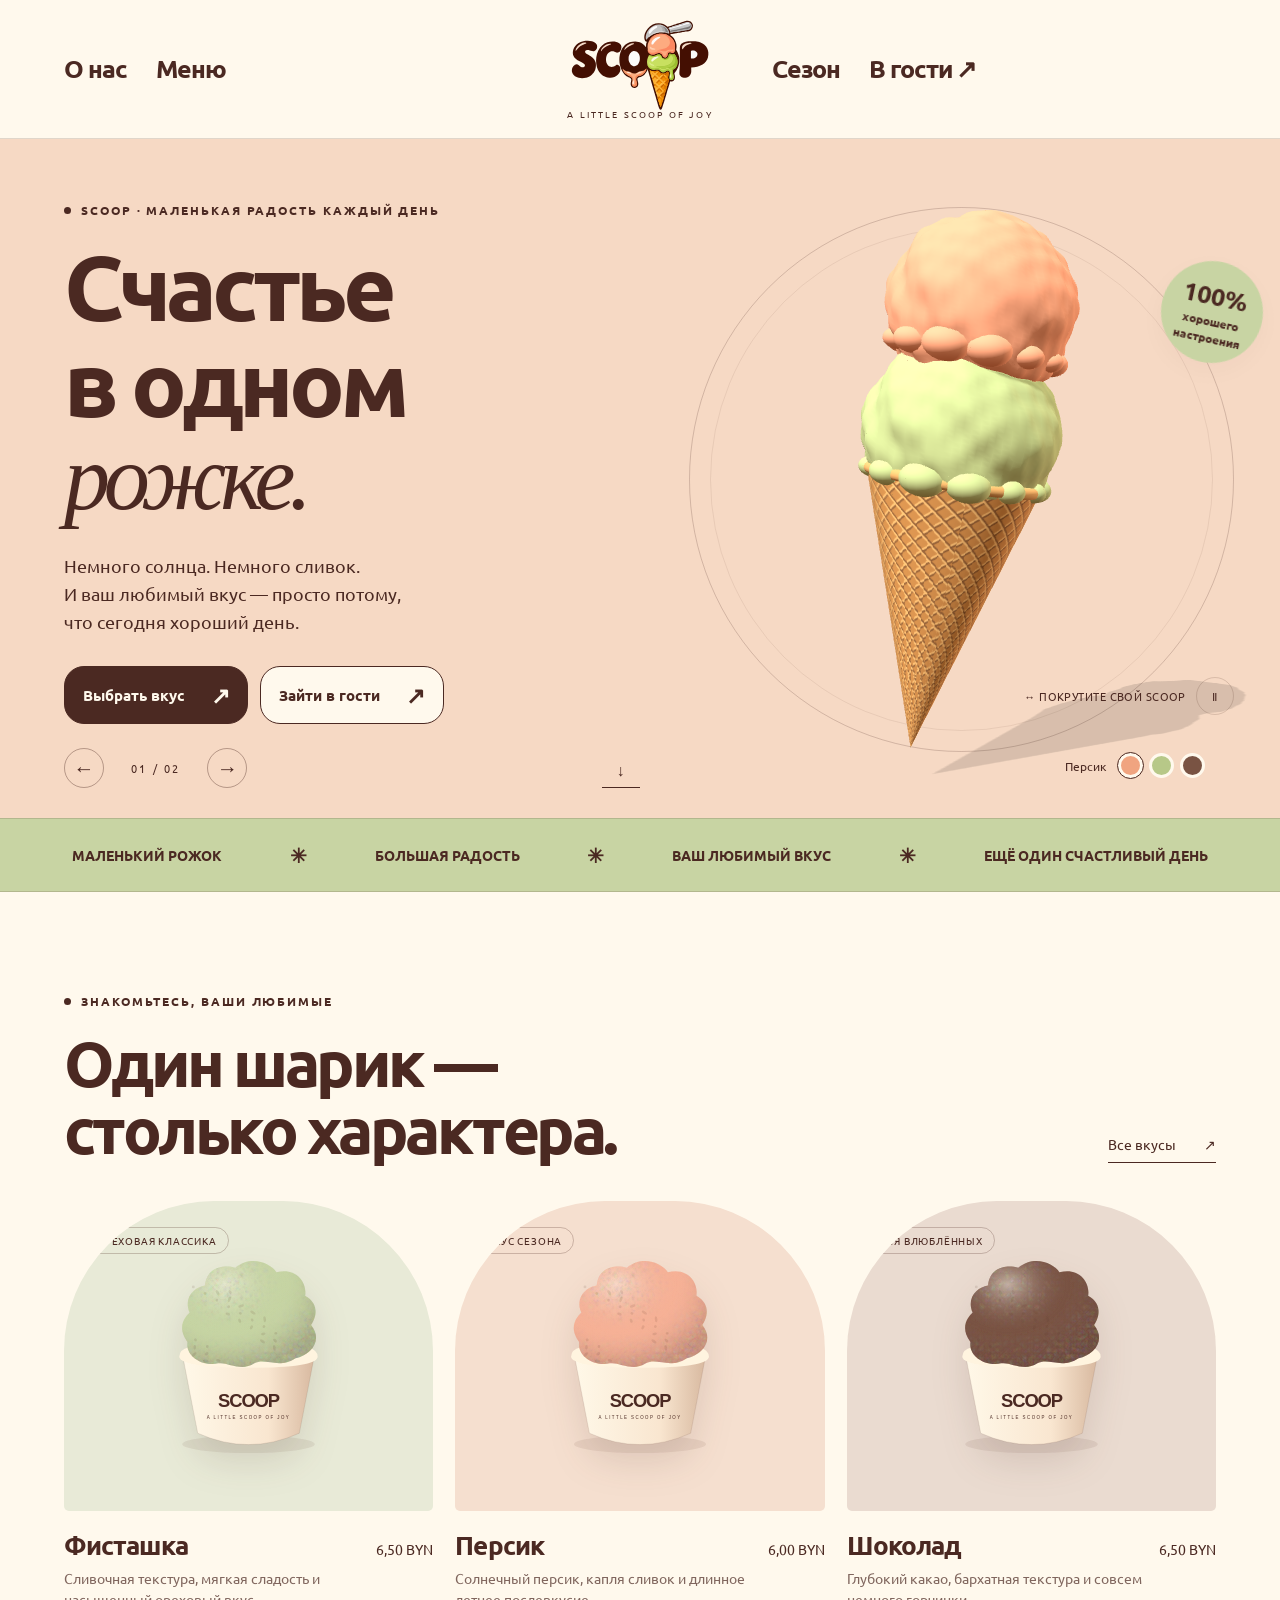
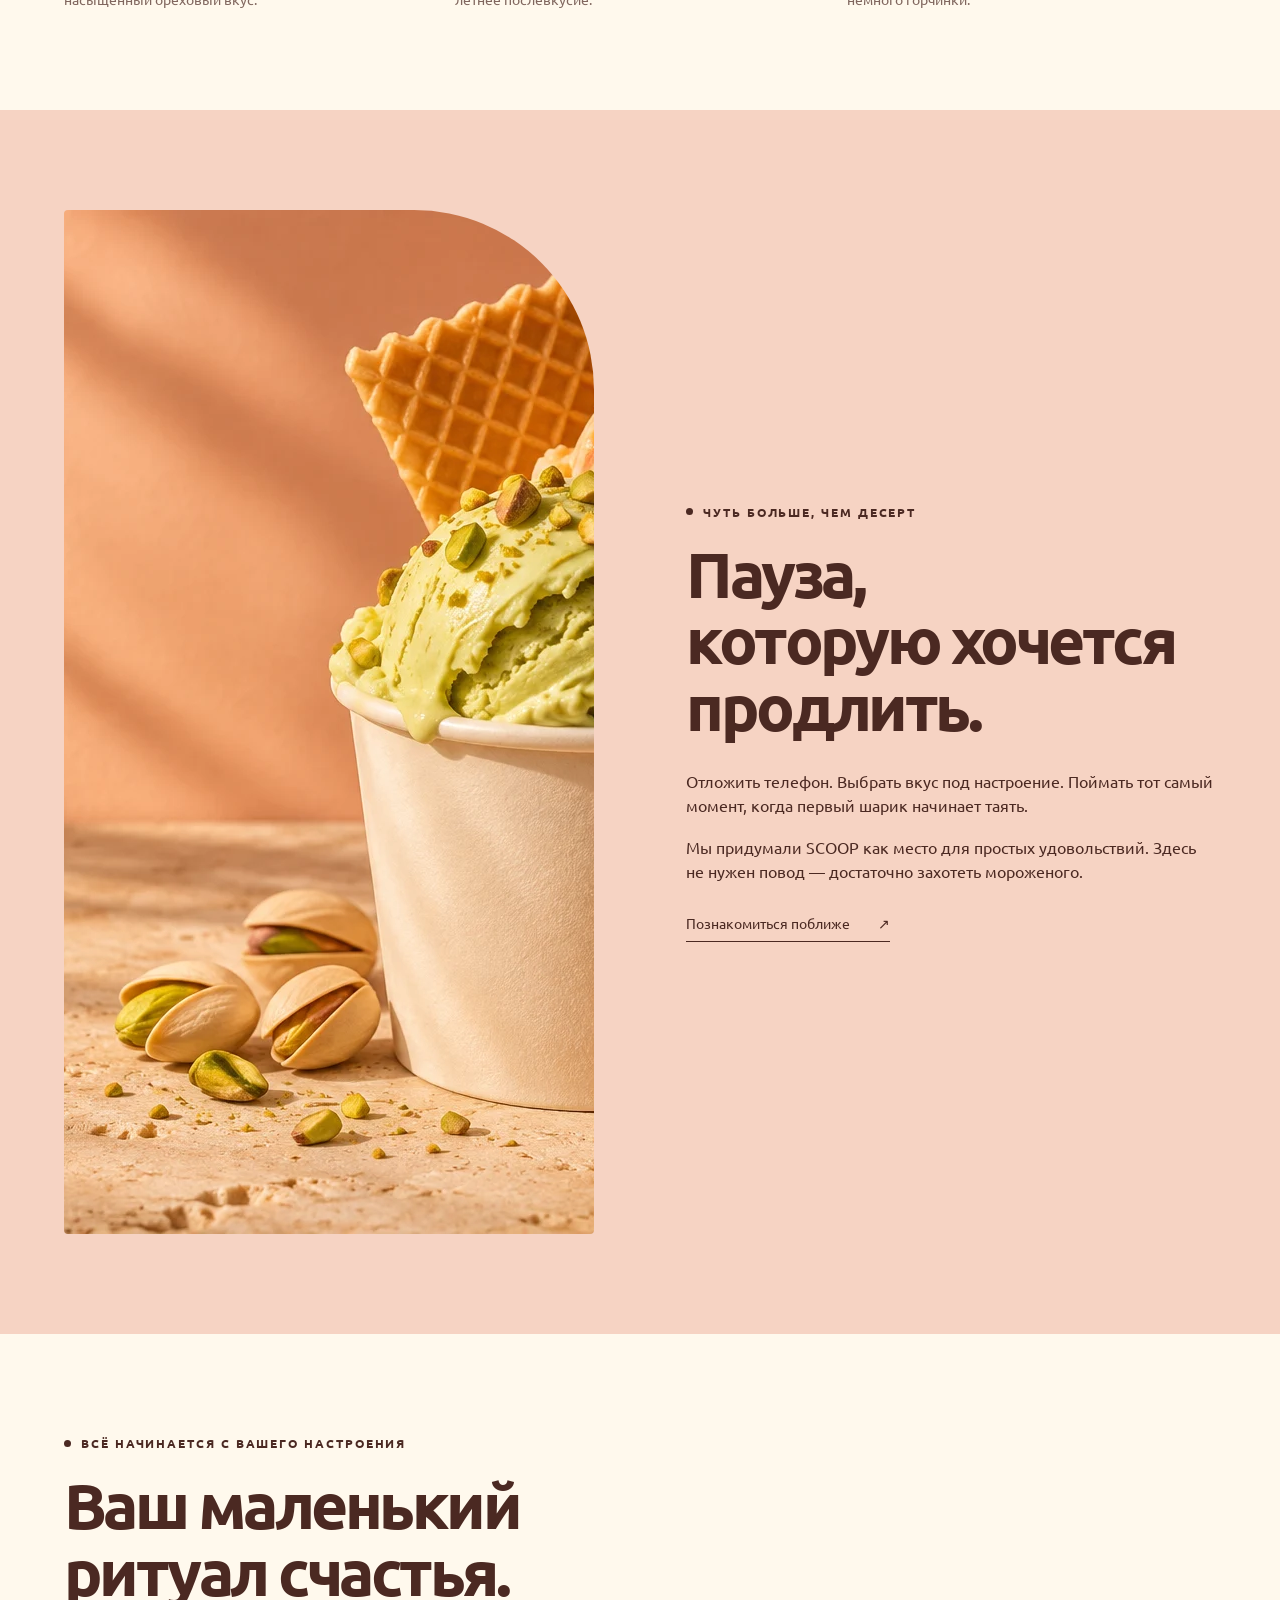
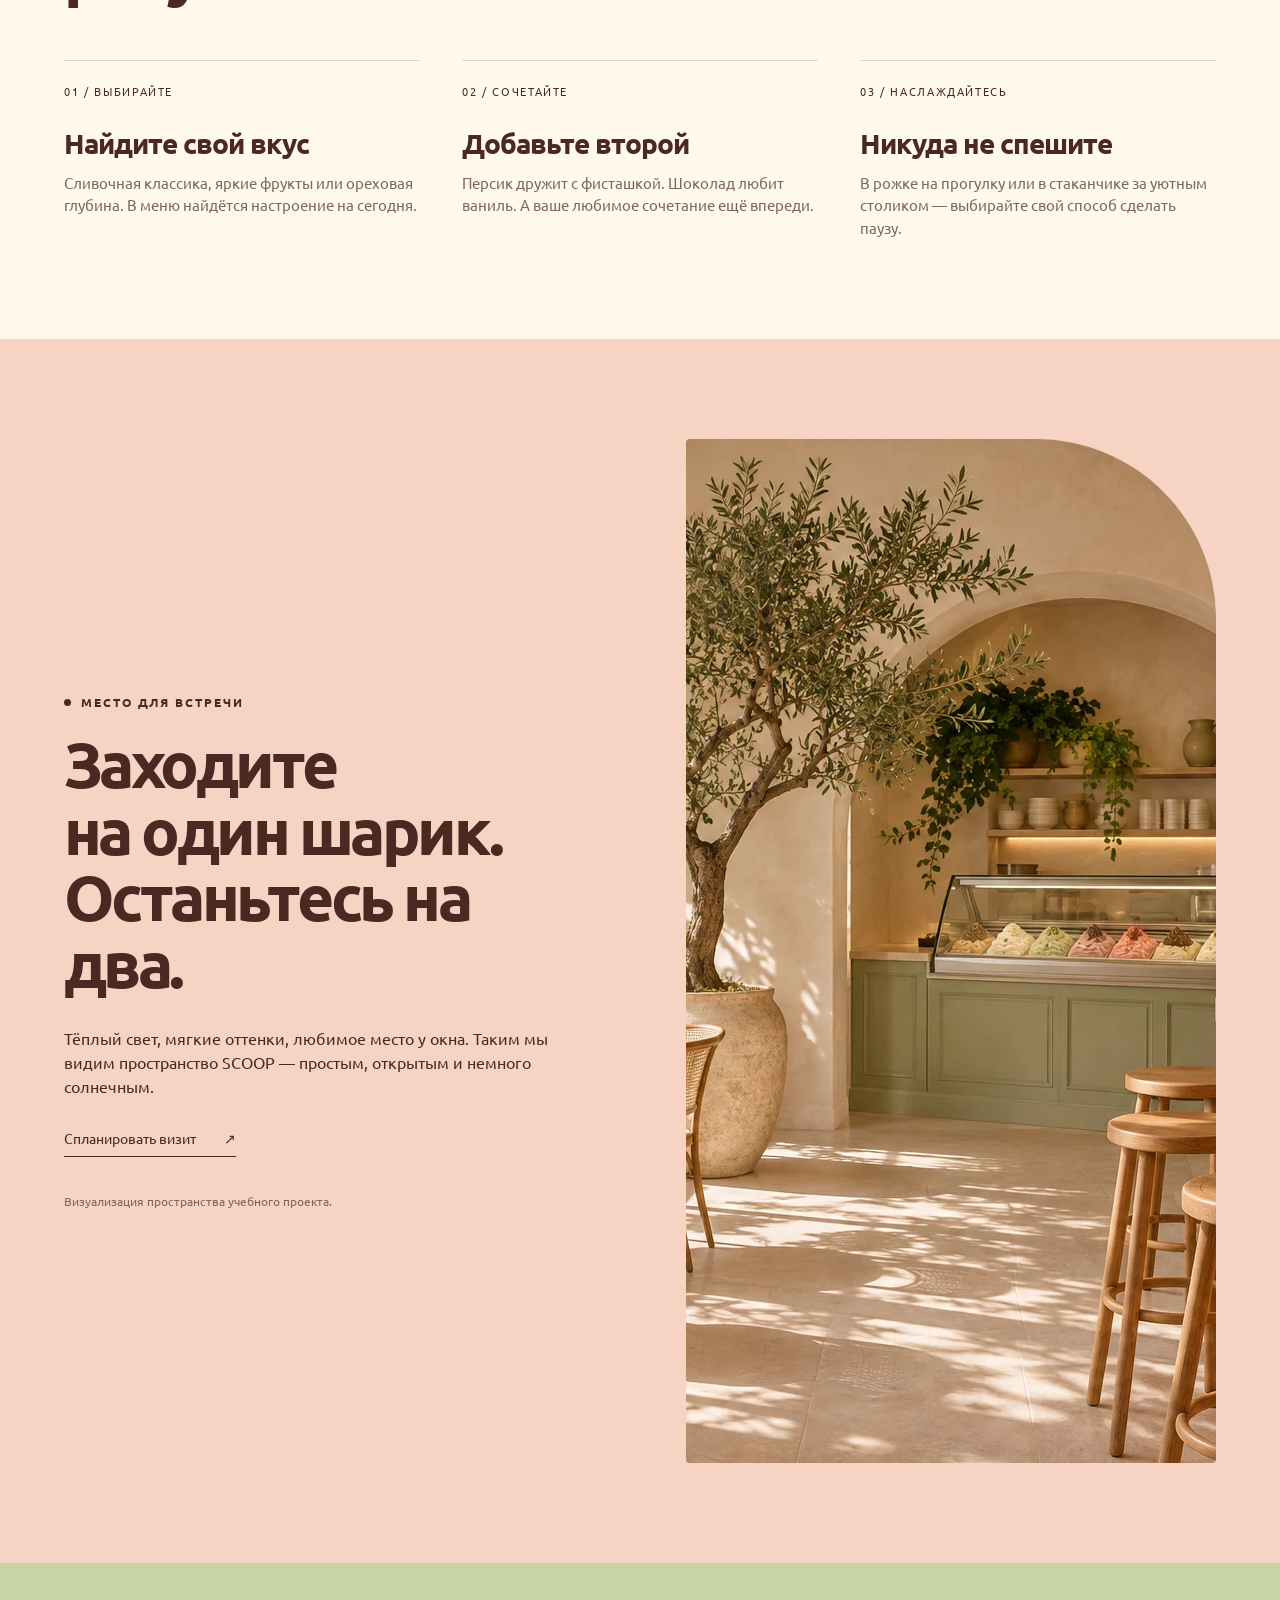
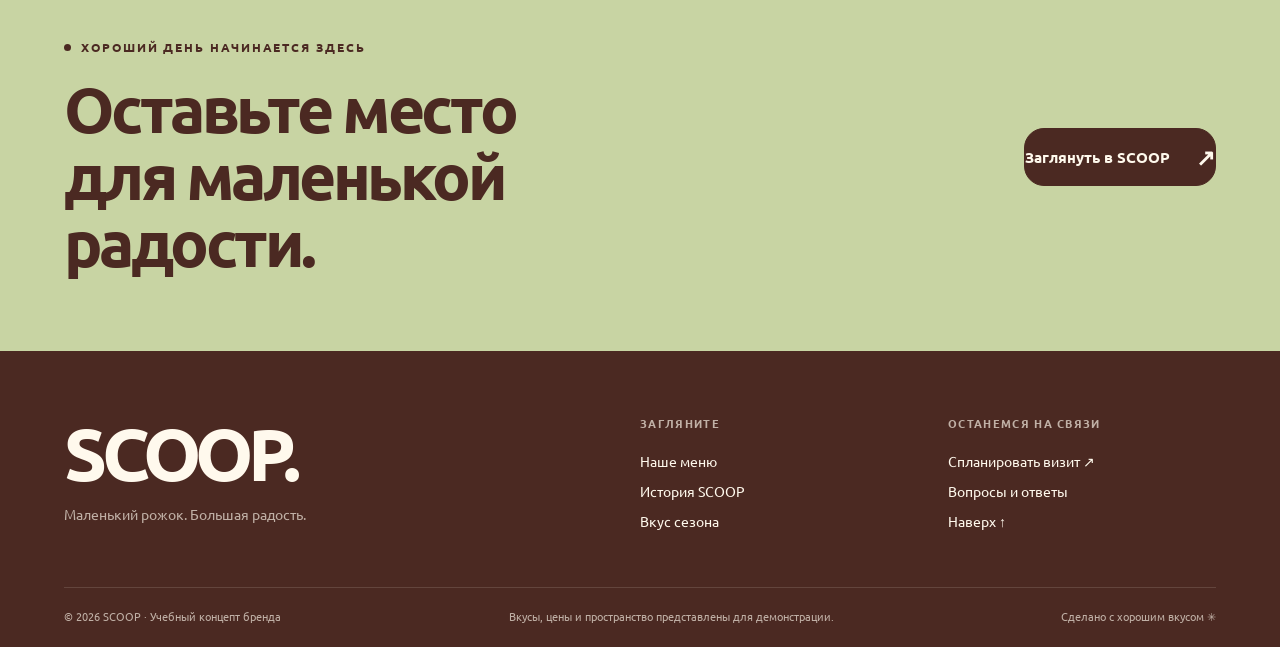
==== index.html @ f2acb2ea "Build SCOOP website with five pages and interactive 3D gelato" ====
<!doctype html><html lang="ru"><head><meta charset="utf-8"><meta name="viewport" content="width=device-width,initial-scale=1"><meta name="theme-color" content="#fff9ed"><title>SCOOP — счастье в одном рожке</title><meta name="description" content="SCOOP — концепт кафе-мороженого. Персик, фисташка и маленькие радости. Меню, история бренда и интерактивный 3D-рожок."><link rel="icon" type="image/svg+xml" href="assets/images/logo.svg"><link rel="stylesheet" href="styles.css"><link rel="preload" as="font" type="font/ttf" href="assets/fonts/Ubuntu-Bold.ttf" crossorigin><script src="app.js" defer></script></head><body class="" id="top"><a class="skip" href="#main">Перейти к содержимому</a><header class="site-header"><div class="wrap nav-shell"><nav class="nav-half" aria-label="Основная навигация"><a href="about.html">О нас</a><a href="menu.html">Меню</a></nav><a class="brand" href="index.html" aria-label="SCOOP — главная"><img src="assets/images/logo.svg" alt="SCOOP — логотип с рожком мороженого" width="150" height="96"><span>a little scoop of joy</span></a><nav class="nav-half" aria-label="Дополнительная навигация"><a href="season.html">Сезон</a><a href="visit.html">В гости ↗</a></nav><button class="mobile-toggle" aria-expanded="false" aria-label="Открыть навигацию">Меню ☰</button></div></header><main id="main"><section class="hero hero-in" aria-label="Первый слайд"><div class="wrap hero-inner"><div class="hero-copy"><div class="eyebrow">Scoop · Маленькая радость каждый день</div><h1>Счастье<br>в одном<br><span class="serif">рожке.</span></h1><p class="lead">Немного солнца. Немного сливок.<br>И ваш любимый вкус — просто потому,<br>что сегодня хороший день.</p><div class="buttons"><a class="btn dark" href="menu.html">Выбрать вкус <span class="arrow">↗</span></a><a class="btn light" href="visit.html">Зайти в гости <span class="arrow">↗</span></a></div></div><div class="hero-art"><div class="halo"></div><img class="hero-fallback" src="assets/images/logo.svg" alt="Фирменное мороженое SCOOP"><canvas id="scoop-canvas" tabindex="0" aria-label="3D-рожок. Перетаскивайте или используйте стрелки для вращения."></canvas><div class="sticker"><b>100%</b>хорошего<br>настроения</div><div class="model-hint"><span>↔ ПОКРУТИТЕ СВОЙ SCOOP</span><button id="pause-model" class="icon-btn" aria-label="Остановить вращение" aria-pressed="false">Ⅱ</button></div><div class="flavor-control"><span id="flavor-name">Персик</span><div class="swatches" aria-label="Вкус верхнего шарика"><button class="swatch" style="background:#f0a480" data-color="#f0a480" data-name="Персик" aria-label="Персик" aria-pressed="true"></button><button class="swatch" style="background:#b7c888" data-color="#b7c888" data-name="Фисташка" aria-label="Фисташка" aria-pressed="false"></button><button class="swatch" style="background:#795343" data-color="#795343" data-name="Шоколад" aria-label="Шоколад" aria-pressed="false"></button></div></div></div><div class="slide-control"><a href="season.html" aria-label="Предыдущий слайд">←</a><span class="count">01 / 02</span><a href="season.html" aria-label="Следующий слайд">→</a></div><a class="down-link" href="#favorites" aria-label="Перейти к любимым вкусам">↓</a></div></section><div class="ribbon" aria-label="Философия SCOOP"><span>МАЛЕНЬКИЙ РОЖОК</span><i>✳</i><span>БОЛЬШАЯ РАДОСТЬ</span><i>✳</i><span>ВАШ ЛЮБИМЫЙ ВКУС</span><i>✳</i><span>ЕЩЁ ОДИН СЧАСТЛИВЫЙ ДЕНЬ</span></div><section class="section" id="favorites"><div class="wrap"><div class="section-head"><div><div class="eyebrow">Знакомьтесь, ваши любимые</div><h2>Один шарик —<br>столько характера.</h2></div><a class="text-link" href="menu.html">Все вкусы <span>↗</span></a></div><div class="cards"><article class="flavor-card" data-type="milk nuts"><div class="flavor-image" style="--card:#e8ead7"><span class="tag">ореховая классика</span><img src="assets/images/pistachio.svg" alt="Фисташка — мороженое в фирменном стаканчике SCOOP" loading="lazy" width="360" height="340"></div><div class="card-heading"><h3>Фисташка</h3><span class="price">6,50 BYN</span></div><p>Сливочная текстура, мягкая сладость и насыщенный ореховый вкус.</p></article><article class="flavor-card" data-type="milk fruit"><div class="flavor-image" style="--card:#f5dfcf"><span class="tag">вкус сезона</span><img src="assets/images/peach.svg" alt="Персик — мороженое в фирменном стаканчике SCOOP" loading="lazy" width="360" height="340"></div><div class="card-heading"><h3>Персик</h3><span class="price">6,00 BYN</span></div><p>Солнечный персик, капля сливок и длинное летнее послевкусие.</p></article><article class="flavor-card" data-type="milk"><div class="flavor-image" style="--card:#eadbd0"><span class="tag">для влюблённых</span><img src="assets/images/chocolate.svg" alt="Шоколад — мороженое в фирменном стаканчике SCOOP" loading="lazy" width="360" height="340"></div><div class="card-heading"><h3>Шоколад</h3><span class="price">6,50 BYN</span></div><p>Глубокий какао, бархатная текстура и совсем немного горчинки.</p></article></div></div></section><section class="section peach-section"><div class="wrap split"><img class="split-image" src="assets/images/gelato-editorial.webp" alt="Персиковый и фисташковый шарики мороженого с вафлей" loading="lazy" width="1536" height="1024"><div class="split-copy"><div class="eyebrow">Чуть больше, чем десерт</div><h2>Пауза,<br>которую хочется<br>продлить.</h2><p>Отложить телефон. Выбрать вкус под настроение. Поймать тот самый момент, когда первый шарик начинает таять.</p><p>Мы придумали SCOOP как место для простых удовольствий. Здесь не нужен повод — достаточно захотеть мороженого.</p><a class="text-link" href="about.html">Познакомиться поближе <span>↗</span></a></div></div></section><section class="section"><div class="wrap"><div class="eyebrow">Всё начинается с вашего настроения</div><h2>Ваш маленький<br>ритуал счастья.</h2><div class="steps"><div class="step"><span class="number">01 / ВЫБИРАЙТЕ</span><h3>Найдите свой вкус</h3><p>Сливочная классика, яркие фрукты или ореховая глубина. В меню найдётся настроение на сегодня.</p></div><div class="step"><span class="number">02 / СОЧЕТАЙТЕ</span><h3>Добавьте второй</h3><p>Персик дружит с фисташкой. Шоколад любит ваниль. А ваше любимое сочетание ещё впереди.</p></div><div class="step"><span class="number">03 / НАСЛАЖДАЙТЕСЬ</span><h3>Никуда не спешите</h3><p>В рожке на прогулку или в стаканчике за уютным столиком — выбирайте свой способ сделать паузу.</p></div></div></div></section><section class="section peach-section"><div class="wrap split"><div class="split-copy"><div class="eyebrow">Место для встречи</div><h2>Заходите<br>на один шарик.<br>Останьтесь на два.</h2><p>Тёплый свет, мягкие оттенки, любимое место у окна. Таким мы видим пространство SCOOP — простым, открытым и немного солнечным.</p><a class="text-link" href="visit.html">Спланировать визит <span>↗</span></a><p class="note">Визуализация пространства учебного проекта.</p></div><img class="split-image" src="assets/images/interior.webp" alt="Концепт кафе SCOOP: персиковая стойка, светлые арки и фисташковые детали" loading="lazy" width="1536" height="1024"></div></section><section class="visit-banner"><div class="wrap"><div><div class="eyebrow">Хороший день начинается здесь</div><h2>Оставьте место<br>для маленькой радости.</h2></div><a class="btn dark" href="visit.html">Заглянуть в SCOOP <span class="arrow">↗</span></a></div></section></main><footer class="site-footer"><div class="wrap"><div class="footer-top"><div class="footer-brand"><a class="footer-word" href="index.html">SCOOP.</a><p>Маленький рожок. Большая радость.</p></div><div class="footer-col"><h3>Загляните</h3><a href="menu.html">Наше меню</a><a href="about.html">История SCOOP</a><a href="season.html">Вкус сезона</a></div><div class="footer-col"><h3>Останемся на связи</h3><a href="visit.html">Спланировать визит ↗</a><a href="visit.html#faq">Вопросы и ответы</a><a href="#top">Наверх ↑</a></div></div><div class="footer-bottom"><span>© 2026 SCOOP · Учебный концепт бренда</span><span>Вкусы, цены и пространство представлены для демонстрации.</span><span>Сделано с хорошим вкусом ✳</span></div></div></footer></body></html>
---- styles.css ----
@font-face{font-family:Ubuntu;src:url('assets/fonts/Ubuntu-Regular.ttf')}@font-face{font-family:Ubuntu;src:url('assets/fonts/Ubuntu-Bold.ttf');font-weight:700}
:root{--cream:#fff9ed;--ink:#4b2922;--peach:#f5ad90;--pistachio:#c8d4a3;--line:#4b29222b;--pink:#f6d3c3;--max:1440px}*{box-sizing:border-box}html{scroll-behavior:smooth;scroll-padding-top:110px}body{margin:0;background:var(--cream);color:var(--ink);font-family:Ubuntu,Arial,sans-serif;font-size:16px;line-height:1.5}a{color:inherit;text-decoration:none}button,input,select{font:inherit;color:inherit}button,a,input,select{ -webkit-tap-highlight-color:transparent}button{cursor:pointer}button:disabled{cursor:default}button:focus-visible,a:focus-visible,input:focus-visible,select:focus-visible,canvas:focus-visible{outline:3px solid #7a4233;outline-offset:5px}button{border:0}img{max-width:100%;display:block}h1,h2,h3,p{margin:0}h1,h2,h3{font-weight:700;line-height:1.04;letter-spacing:-.055em}h1{font-size:clamp(62px,7.2vw,104px)}h2{font-size:clamp(43px,5vw,70px)}h3{font-size:29px;letter-spacing:-.035em}p{max-width:590px}.wrap{max-width:var(--max);margin:auto;padding:0 5%}.eyebrow{text-transform:uppercase;letter-spacing:.16em;font-size:12px;font-weight:700;display:flex;align-items:center;gap:10px;margin-bottom:20px}.eyebrow:before{content:'';width:7px;height:7px;border-radius:50%;background:currentColor}.muted{opacity:.67}.skip{position:fixed;top:-80px;left:20px;background:white;padding:12px;z-index:100}.skip:focus{top:5px}.site-header{height:139px;position:relative;z-index:10;border-bottom:1px solid var(--line);background:var(--cream)}.nav-shell{height:100%;display:grid;grid-template-columns:1fr 200px 1fr;align-items:center;gap:32px}.brand{display:flex;flex-direction:column;align-items:center;justify-content:center;align-self:stretch}.brand img{width:150px;height:96px;object-fit:contain}.brand span{font-size:9px;letter-spacing:.24em;text-transform:uppercase;margin-top:-5px}.nav-half{display:flex;gap:30px;align-items:center}.nav-half:last-child{justify-content:flex-end}.nav-half a{font-weight:700;font-size:25px;letter-spacing:-.045em;white-space:nowrap}.nav-half a[aria-current=page]{text-decoration:underline;text-underline-offset:8px;text-decoration-thickness:2px}.nav-half a:hover{opacity:.65}.mobile-toggle{display:none}.hero{position:relative;overflow:hidden;background:#f6d9c4;min-height:660px}.hero-inner{min-height:660px;display:grid;grid-template-columns:1fr 1fr;align-items:center;position:relative}.hero-copy{padding:62px 0 94px;z-index:2}.hero h1 span{display:block}.hero h1 .serif{font-family:Georgia,serif;font-weight:400;font-style:italic;letter-spacing:-.07em}.hero .lead{margin-top:26px;max-width:400px;font-size:18px;line-height:1.55}.buttons{display:flex;gap:12px;margin-top:30px;flex-wrap:wrap}.btn{min-width:184px;height:58px;border-radius:20px;display:inline-flex;align-items:center;justify-content:center;gap:26px;font-weight:700;font-size:15px;border:1px solid var(--ink);transition:transform .2s,background .2s}.btn:hover{transform:translateY(-3px)}.btn.dark{background:var(--ink);color:var(--cream)}.btn.light{background:var(--cream)}.btn.pistachio{background:var(--pistachio)}.arrow{font-size:23px;line-height:1}.hero-art{position:absolute;width:56%;height:100%;right:-2%;top:0}.halo{position:absolute;top:10%;right:10%;width:76%;aspect-ratio:1;border:1px solid #4b292235;border-radius:50%}.halo:after{content:'';position:absolute;inset:20px;border:1px solid #4b292215;border-radius:50%}.hero-art canvas{position:absolute;inset:0;width:100%;height:100%;touch-action:pan-y;cursor:grab}.hero-art canvas:active{cursor:grabbing}.hero-fallback{position:absolute;inset:8% 4% 8%;width:92%;height:84%;object-fit:contain;mix-blend-mode:multiply}.hero-art.ready .hero-fallback{display:none}.sticker{position:absolute;right:6%;top:18%;width:102px;height:102px;border-radius:50%;display:grid;place-content:center;text-align:center;background:var(--pistachio);transform:rotate(12deg);font-size:12px;font-weight:700;line-height:1.4;box-shadow:0 8px 24px #4b292208;pointer-events:none}.sticker b{font-size:25px}.model-hint{position:absolute;bottom:103px;right:10%;display:flex;align-items:center;gap:10px;font-size:11px;letter-spacing:.04em}.icon-btn{width:38px;height:38px;background:transparent;border:1px solid var(--line);border-radius:50%;display:inline-grid;place-content:center}.flavor-control{position:absolute;bottom:40px;right:14%;display:flex;gap:12px;align-items:center;font-size:12px}.swatches{display:flex;gap:6px}.swatch{width:25px;height:25px;border:3px solid var(--cream);border-radius:50%;outline:1px solid transparent}.swatch[aria-pressed=true]{outline-color:var(--ink)}.slide-control{position:absolute;bottom:30px;left:5%;display:flex;align-items:center;gap:15px;font-size:12px}.slide-control a{width:40px;height:40px;border:1px solid #4b292260;border-radius:50%;display:grid;place-items:center;font-size:21px}.slide-control a:hover{background:var(--cream)}.slide-control .count{margin:0 12px;font-size:11px;letter-spacing:.2em}.down-link{position:absolute;bottom:30px;left:47%;width:38px;height:38px;display:grid;place-items:center;border-bottom:1px solid var(--ink)}.ribbon{display:flex;justify-content:space-around;align-items:center;gap:26px;overflow:hidden;background:var(--pistachio);padding:21px 4%;font-weight:700;font-size:14px;white-space:nowrap;border-block:1px solid var(--line)}.ribbon i{font-size:20px;font-style:normal}.section{padding:100px 0}.section-head{display:flex;align-items:flex-end;justify-content:space-between;gap:30px;margin-bottom:38px}.section-head h2{max-width:700px}.text-link{border-bottom:1px solid var(--ink);padding-bottom:7px;display:inline-flex;gap:28px;font-size:14px;white-space:nowrap}.cards{display:grid;grid-template-columns:repeat(3,1fr);gap:22px}.flavor-card{min-width:0}.flavor-image{height:310px;background:var(--card);position:relative;overflow:hidden;border-radius:150px 150px 5px 5px;display:grid;place-items:center;transition:transform .3s}.flavor-card:hover .flavor-image{transform:translateY(-5px)}.flavor-image img{height:250px;width:280px;object-fit:contain;filter:drop-shadow(0 18px 17px #4b292220)}.tag{position:absolute;left:20px;top:26px;border:1px solid #4b292240;border-radius:30px;padding:5px 11px;font-size:10px;letter-spacing:.08em;text-transform:uppercase}.card-heading{display:flex;justify-content:space-between;gap:16px;align-items:baseline;margin:20px 0 8px}.card-heading h3{font-size:26px}.price{font-size:14px;white-space:nowrap}.flavor-card p{font-size:14px;opacity:.7;max-width:320px}.split{display:grid;grid-template-columns:1fr 1fr;gap:8%;align-items:center}.split-image{width:100%;aspect-ratio:1;object-fit:cover;border-radius:4px 180px 4px 4px}.split-copy h2{margin-bottom:28px}.split-copy p+p{margin-top:18px}.split-copy .text-link{margin-top:30px}.peach-section{background:var(--pink)}.quote{font-family:Georgia,serif;font-weight:400;font-style:italic;font-size:clamp(40px,5vw,70px);letter-spacing:-.04em;max-width:1000px;text-align:center;line-height:1.15;margin:auto}.quote-footer{text-align:center;margin-top:28px;font-size:11px;letter-spacing:.2em;text-transform:uppercase}.steps{display:grid;grid-template-columns:repeat(3,1fr);gap:42px;margin-top:55px}.step{border-top:1px solid var(--line);padding-top:22px}.step .number{font-size:11px;letter-spacing:.15em;display:block;margin-bottom:28px}.step h3{font-size:28px;margin-bottom:15px}.step p{font-size:15px;opacity:.7}.visit-banner{padding:75px 0;background:var(--pistachio)}.visit-banner .wrap{display:flex;justify-content:space-between;align-items:center;gap:30px}.visit-banner h2{max-width:700px}.site-footer{padding:64px 0 22px;background:var(--ink);color:var(--cream)}.footer-top{display:grid;grid-template-columns:2fr 1fr 1fr;gap:40px;padding-bottom:55px}.footer-word{font-size:74px;font-weight:700;letter-spacing:-.07em;line-height:1}.footer-top p{font-size:14px;opacity:.65;margin-top:15px}.footer-col h3{font:700 11px Ubuntu;letter-spacing:.12em;text-transform:uppercase;margin-bottom:20px;opacity:.65}.footer-col a{display:block;margin-top:9px;font-size:14px}.footer-bottom{border-top:1px solid #fff9ed35;padding-top:20px;font-size:11px;display:flex;gap:25px;justify-content:space-between;opacity:.65}.page-intro{padding:70px 0 58px;background:var(--pink)}.page-intro h1{font-size:clamp(54px,7vw,92px)}.page-intro p{font-size:18px;margin-top:24px}.filter-row{display:flex;gap:10px;flex-wrap:wrap;margin-bottom:34px}.filter{border:1px solid var(--line);border-radius:40px;padding:11px 21px;background:transparent;font-size:13px}.filter[aria-pressed=true]{background:var(--ink);color:var(--cream)}.menu-grid{row-gap:45px}.note{font-size:12px;opacity:.65;margin-top:35px;max-width:850px}.detail-toggle{margin-top:12px;border-bottom:1px solid var(--line);background:none;padding:0 0 4px;font-size:12px}.detail{font-size:12px;margin-top:12px;padding:14px;border:1px solid var(--line);border-radius:12px}.detail[hidden],.flavor-card[hidden]{display:none}.wide-photo{width:100%;max-height:640px;object-fit:cover}.values{display:grid;grid-template-columns:repeat(3,1fr);gap:32px;margin-top:45px}.value{padding:30px;border:1px solid var(--line);border-radius:4px}.value h3{margin:20px 0;font-size:27px}.value p{font-size:14px;opacity:.75}.visit-grid{display:grid;grid-template-columns:1fr 1fr;gap:60px;align-items:start}.visit-grid img{border-radius:180px 180px 4px 4px;aspect-ratio:1;object-fit:cover}.visit-grid h2{font-size:48px;margin-bottom:24px}.visit-form{background:#f4eedf;border-radius:4px;padding:30px}.fields{display:grid;grid-template-columns:1fr 1fr;gap:18px}.field{display:flex;flex-direction:column;gap:8px;font-size:12px}.field input,.field select{width:100%;padding:13px 10px;background:var(--cream);border:1px solid var(--line);border-radius:8px;min-width:0}.field.full{grid-column:1/-1}.visit-form .btn{width:100%;margin-top:22px}.form-message{padding:15px;margin-top:20px;border:1px solid #4b292250;background:var(--pistachio);font-size:14px;border-radius:8px}.form-message:empty{display:none}.faq{max-width:900px;margin:45px auto 0}.faq details{border-top:1px solid var(--line);padding:22px 0}.faq summary{font-size:21px;cursor:pointer}.faq p{font-size:15px;margin-top:18px;opacity:.75}.season .hero{background:#dce3bd}.season .sticker{background:var(--peach)}.season .hero-fallback{object-fit:cover;border-radius:220px}.season .hero-art{right:0}.season .hero-art:after{content:'';position:absolute;inset:0;background:linear-gradient(90deg,#dce3bd,transparent 30%);pointer-events:none}.season-photo{width:90%;height:84%;position:absolute;top:5%;right:0;object-fit:cover;border-radius:250px 250px 6px 6px}.season .hero-copy{max-width:640px}.season .model-hint,.season .flavor-control{display:none}.logo-large{width:65%;margin:auto}.reduce-note{font-size:10px;opacity:.6}.social-stamp{display:flex;align-items:center;gap:8px;letter-spacing:.1em;text-transform:uppercase;font-size:10px}.social-stamp:before{content:'✳';font-size:28px}.toast{position:fixed;bottom:25px;left:50%;transform:translateX(-50%);padding:15px 24px;background:var(--ink);color:var(--cream);border-radius:20px;z-index:99}.hero-in{animation:slideIn .3s ease-in}@keyframes slideIn{from{opacity:.65;transform:translateX(24px)}to{opacity:1;transform:translateX(0)}}
@media(min-width:1500px){.hero-art{right:0}.hero-inner{min-height:740px}.hero{min-height:740px}}
@media(max-width:1100px){.nav-shell{grid-template-columns:1fr 170px 1fr;gap:15px}.nav-half{gap:20px}.nav-half a{font-size:19px}.hero h1{font-size:76px}.hero-art{right:-6%;width:62%}.hero .lead{max-width:340px}.flavor-image{height:260px}.flavor-image img{height:220px}.hero-inner,.hero{min-height:650px}.model-hint{right:12%}}
@media(max-width:760px){.wrap{padding:0 6%}.site-header{height:96px}.nav-shell{display:flex;justify-content:space-between}.brand{align-items:flex-start}.brand img{width:112px;height:73px}.brand span{font-size:7px;margin-left:12px;margin-top:-5px}.mobile-toggle{display:block;background:transparent;border:1px solid var(--line);border-radius:18px;padding:10px 15px;font-size:14px}.nav-half{display:none;position:absolute;left:0;right:0;top:96px;background:var(--cream);padding:20px 6%;flex-direction:column;align-items:flex-start;gap:18px}.nav-half:last-child{top:208px;padding-bottom:25px}.site-header.open .nav-half{display:flex}.nav-half a{font-size:22px}.hero-inner{display:flex;flex-direction:column;min-height:990px;align-items:stretch}.hero-copy{padding:40px 0 0}.hero h1{font-size:69px;max-width:430px}.hero .lead{font-size:16px;max-width:360px;margin-top:22px}.hero-art{top:415px;right:0;width:100%;height:500px}.hero-art .halo{top:8%;width:72%;right:14%}.sticker{top:14%;right:7%;height:80px;width:80px;font-size:10px}.sticker b{font-size:20px}.buttons{gap:10px;margin-top:25px}.btn{min-width:0;flex:1;max-width:220px;padding:0 18px;gap:20px;height:56px;font-size:14px}.model-hint{bottom:40px;right:12%;font-size:10px}.flavor-control{bottom:0;right:17%;font-size:11px}.slide-control{bottom:23px;left:6%}.down-link{left:auto;right:6%;bottom:23px}.ribbon{justify-content:flex-start;font-size:12px;padding:15px 6%;gap:26px}.section{padding:65px 0}.section-head{align-items:flex-start;flex-direction:column;gap:22px}.cards{grid-template-columns:1fr;gap:38px}.flavor-image{height:340px;border-radius:180px 180px 5px 5px}.flavor-image img{height:290px}.card-heading h3{font-size:29px}.split{grid-template-columns:1fr;gap:36px}.split-image{aspect-ratio:1.1;border-top-right-radius:140px}.split-copy h2{font-size:44px}.steps,.values{grid-template-columns:1fr;gap:25px}.step .number{margin-bottom:14px}.visit-banner .wrap{align-items:flex-start;flex-direction:column}.visit-banner h2{font-size:43px}.visit-banner .btn{flex:auto;min-width:190px}.footer-top{grid-template-columns:1fr 1fr;gap:35px}.footer-brand{grid-column:1/-1}.footer-bottom{flex-direction:column;gap:8px}.page-intro{padding:47px 0}.page-intro p{font-size:16px}.visit-grid{grid-template-columns:1fr;gap:40px}.visit-form{padding:22px}.visit-form .btn{max-width:none}.visit-grid h2{font-size:40px}.fields{gap:12px}.filter-row{gap:7px}.filter{padding:9px 15px}.season-photo{height:80%;width:88%;right:6%}.season .hero-art:after{display:none}.season .hero-inner{min-height:990px}.season .hero-copy{z-index:2}.season .hero h1{font-size:64px}.quote{font-size:42px}.faq summary{font-size:19px}.value{padding:26px}}
@media(prefers-reduced-motion:reduce){html{scroll-behavior:auto}*,*:before,*:after{animation:none!important;transition:none!important}}
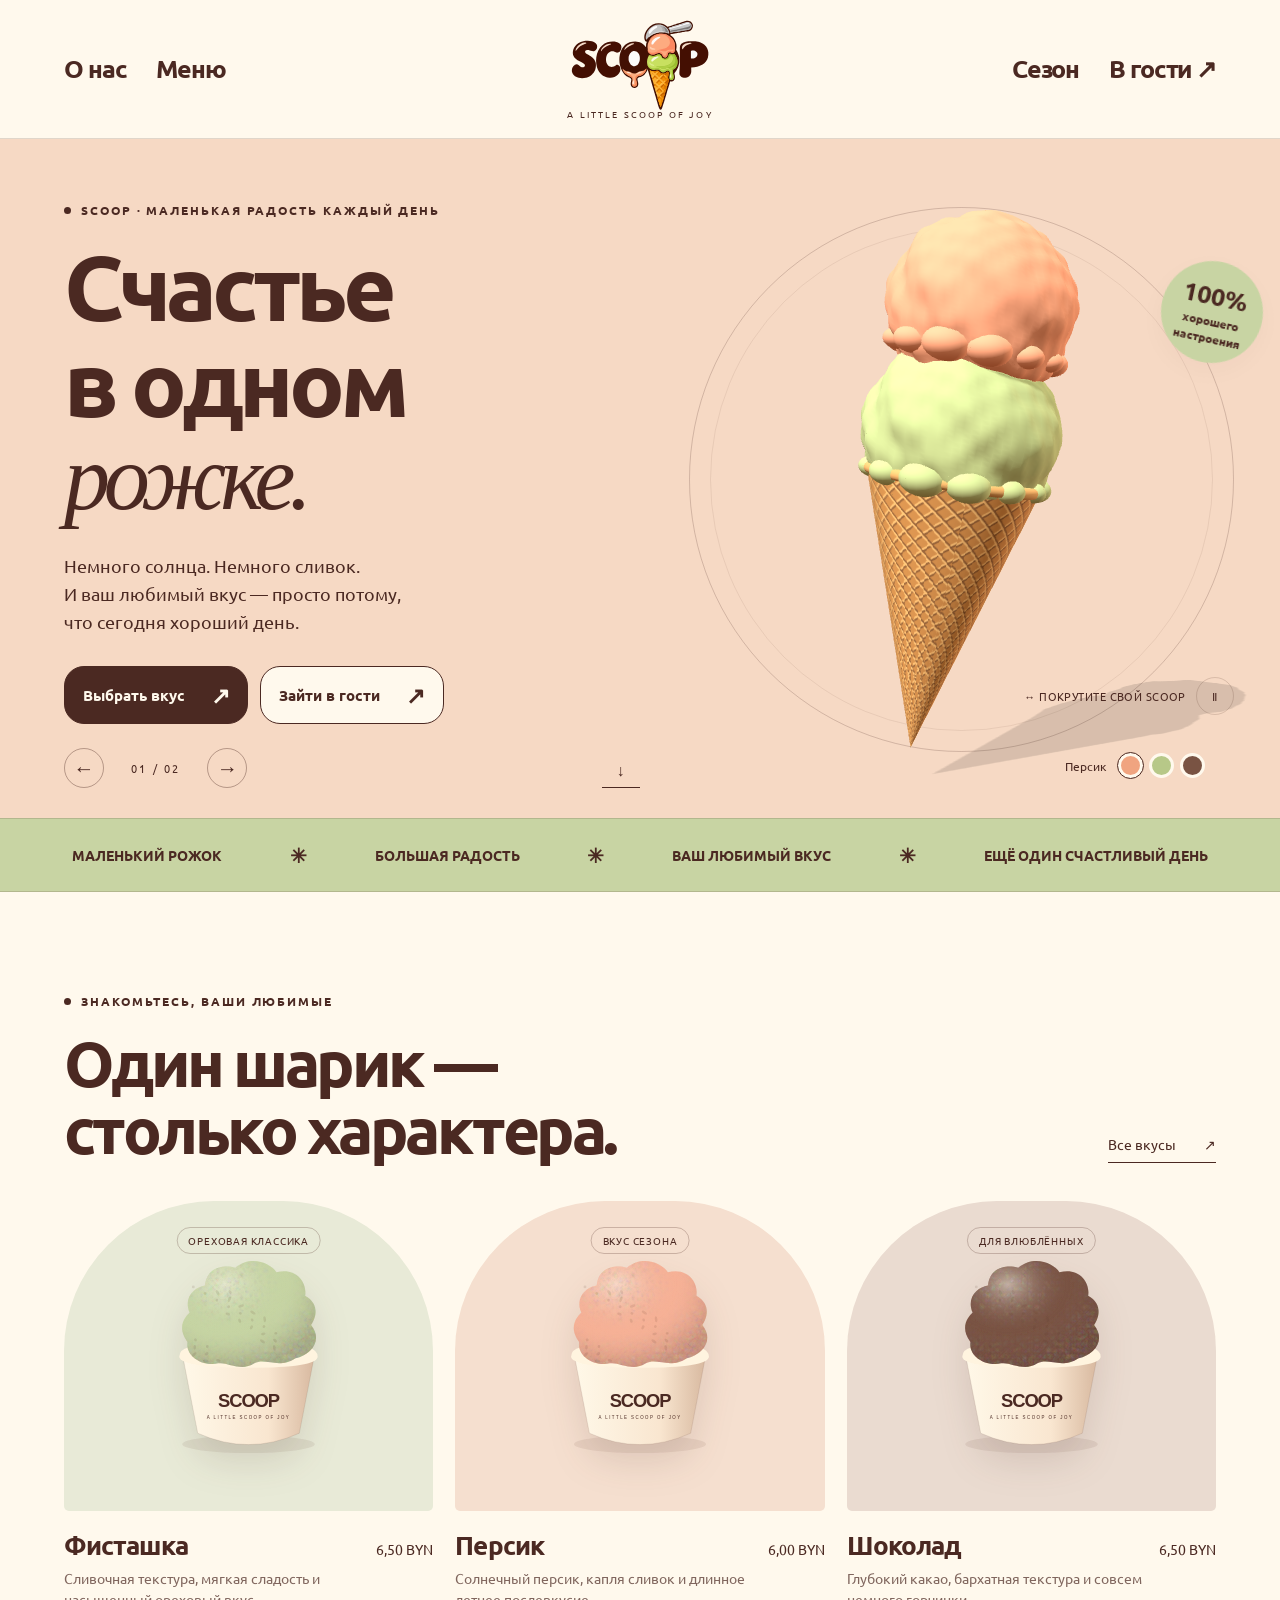
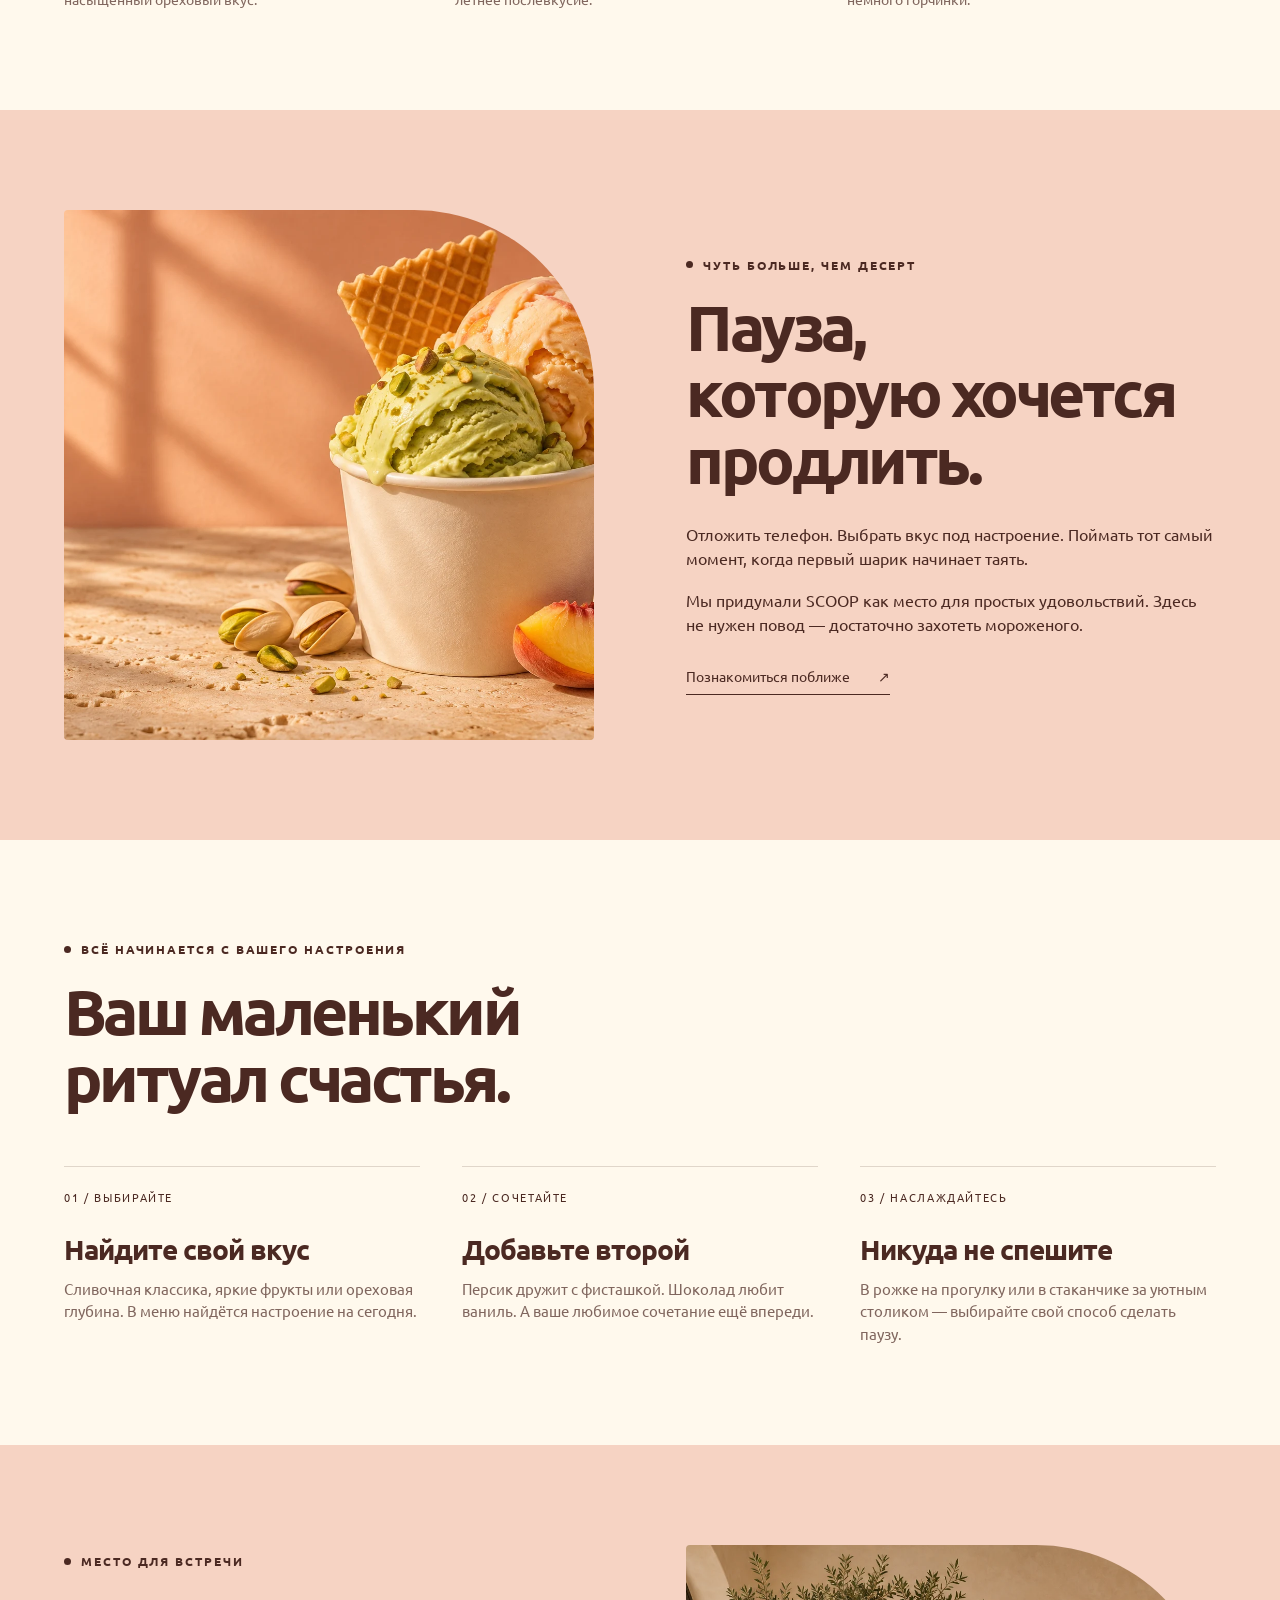
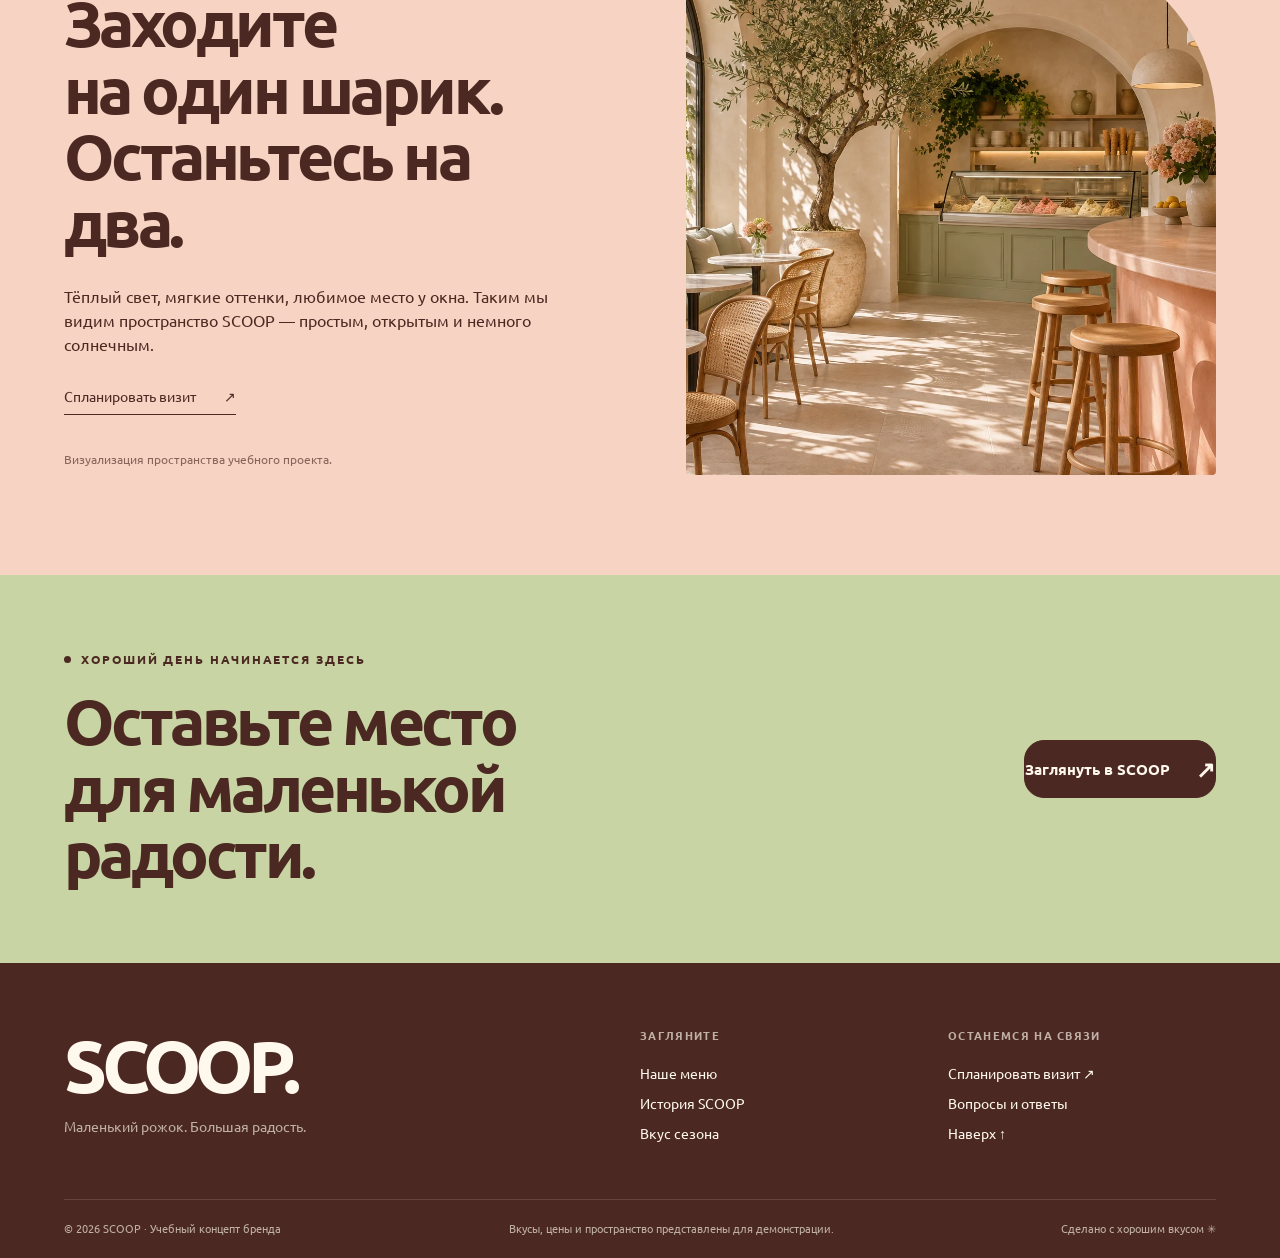
==== commit 4c1ad7d7: "Fix mobile navigation and responsive layout; add filtered flavor picker and restore visit plans" ====
--- a/index.html
+++ b/index.html
@@ -1 +1 @@
-<!doctype html><html lang="ru"><head><meta charset="utf-8"><meta name="viewport" content="width=device-width,initial-scale=1"><meta name="theme-color" content="#fff9ed"><title>SCOOP — счастье в одном рожке</title><meta name="description" content="SCOOP — концепт кафе-мороженого. Персик, фисташка и маленькие радости. Меню, история бренда и интерактивный 3D-рожок."><link rel="icon" type="image/svg+xml" href="assets/images/logo.svg"><link rel="stylesheet" href="styles.css"><link rel="preload" as="font" type="font/ttf" href="assets/fonts/Ubuntu-Bold.ttf" crossorigin><script src="app.js" defer></script></head><body class="" id="top"><a class="skip" href="#main">Перейти к содержимому</a><header class="site-header"><div class="wrap nav-shell"><nav class="nav-half" aria-label="Основная навигация"><a href="about.html">О нас</a><a href="menu.html">Меню</a></nav><a class="brand" href="index.html" aria-label="SCOOP — главная"><img src="assets/images/logo.svg" alt="SCOOP — логотип с рожком мороженого" width="150" height="96"><span>a little scoop of joy</span></a><nav class="nav-half" aria-label="Дополнительная навигация"><a href="season.html">Сезон</a><a href="visit.html">В гости ↗</a></nav><button class="mobile-toggle" aria-expanded="false" aria-label="Открыть навигацию">Меню ☰</button></div></header><main id="main"><section class="hero hero-in" aria-label="Первый слайд"><div class="wrap hero-inner"><div class="hero-copy"><div class="eyebrow">Scoop · Маленькая радость каждый день</div><h1>Счастье<br>в одном<br><span class="serif">рожке.</span></h1><p class="lead">Немного солнца. Немного сливок.<br>И ваш любимый вкус — просто потому,<br>что сегодня хороший день.</p><div class="buttons"><a class="btn dark" href="menu.html">Выбрать вкус <span class="arrow">↗</span></a><a class="btn light" href="visit.html">Зайти в гости <span class="arrow">↗</span></a></div></div><div class="hero-art"><div class="halo"></div><img class="hero-fallback" src="assets/images/logo.svg" alt="Фирменное мороженое SCOOP"><canvas id="scoop-canvas" tabindex="0" aria-label="3D-рожок. Перетаскивайте или используйте стрелки для вращения."></canvas><div class="sticker"><b>100%</b>хорошего<br>настроения</div><div class="model-hint"><span>↔ ПОКРУТИТЕ СВОЙ SCOOP</span><button id="pause-model" class="icon-btn" aria-label="Остановить вращение" aria-pressed="false">Ⅱ</button></div><div class="flavor-control"><span id="flavor-name">Персик</span><div class="swatches" aria-label="Вкус верхнего шарика"><button class="swatch" style="background:#f0a480" data-color="#f0a480" data-name="Персик" aria-label="Персик" aria-pressed="true"></button><button class="swatch" style="background:#b7c888" data-color="#b7c888" data-name="Фисташка" aria-label="Фисташка" aria-pressed="false"></button><button class="swatch" style="background:#795343" data-color="#795343" data-name="Шоколад" aria-label="Шоколад" aria-pressed="false"></button></div></div></div><div class="slide-control"><a href="season.html" aria-label="Предыдущий слайд">←</a><span class="count">01 / 02</span><a href="season.html" aria-label="Следующий слайд">→</a></div><a class="down-link" href="#favorites" aria-label="Перейти к любимым вкусам">↓</a></div></section><div class="ribbon" aria-label="Философия SCOOP"><span>МАЛЕНЬКИЙ РОЖОК</span><i>✳</i><span>БОЛЬШАЯ РАДОСТЬ</span><i>✳</i><span>ВАШ ЛЮБИМЫЙ ВКУС</span><i>✳</i><span>ЕЩЁ ОДИН СЧАСТЛИВЫЙ ДЕНЬ</span></div><section class="section" id="favorites"><div class="wrap"><div class="section-head"><div><div class="eyebrow">Знакомьтесь, ваши любимые</div><h2>Один шарик —<br>столько характера.</h2></div><a class="text-link" href="menu.html">Все вкусы <span>↗</span></a></div><div class="cards"><article class="flavor-card" data-type="milk nuts"><div class="flavor-image" style="--card:#e8ead7"><span class="tag">ореховая классика</span><img src="assets/images/pistachio.svg" alt="Фисташка — мороженое в фирменном стаканчике SCOOP" loading="lazy" width="360" height="340"></div><div class="card-heading"><h3>Фисташка</h3><span class="price">6,50 BYN</span></div><p>Сливочная текстура, мягкая сладость и насыщенный ореховый вкус.</p></article><article class="flavor-card" data-type="milk fruit"><div class="flavor-image" style="--card:#f5dfcf"><span class="tag">вкус сезона</span><img src="assets/images/peach.svg" alt="Персик — мороженое в фирменном стаканчике SCOOP" loading="lazy" width="360" height="340"></div><div class="card-heading"><h3>Персик</h3><span class="price">6,00 BYN</span></div><p>Солнечный персик, капля сливок и длинное летнее послевкусие.</p></article><article class="flavor-card" data-type="milk"><div class="flavor-image" style="--card:#eadbd0"><span class="tag">для влюблённых</span><img src="assets/images/chocolate.svg" alt="Шоколад — мороженое в фирменном стаканчике SCOOP" loading="lazy" width="360" height="340"></div><div class="card-heading"><h3>Шоколад</h3><span class="price">6,50 BYN</span></div><p>Глубокий какао, бархатная текстура и совсем немного горчинки.</p></article></div></div></section><section class="section peach-section"><div class="wrap split"><img class="split-image" src="assets/images/gelato-editorial.webp" alt="Персиковый и фисташковый шарики мороженого с вафлей" loading="lazy" width="1536" height="1024"><div class="split-copy"><div class="eyebrow">Чуть больше, чем десерт</div><h2>Пауза,<br>которую хочется<br>продлить.</h2><p>Отложить телефон. Выбрать вкус под настроение. Поймать тот самый момент, когда первый шарик начинает таять.</p><p>Мы придумали SCOOP как место для простых удовольствий. Здесь не нужен повод — достаточно захотеть мороженого.</p><a class="text-link" href="about.html">Познакомиться поближе <span>↗</span></a></div></div></section><section class="section"><div class="wrap"><div class="eyebrow">Всё начинается с вашего настроения</div><h2>Ваш маленький<br>ритуал счастья.</h2><div class="steps"><div class="step"><span class="number">01 / ВЫБИРАЙТЕ</span><h3>Найдите свой вкус</h3><p>Сливочная классика, яркие фрукты или ореховая глубина. В меню найдётся настроение на сегодня.</p></div><div class="step"><span class="number">02 / СОЧЕТАЙТЕ</span><h3>Добавьте второй</h3><p>Персик дружит с фисташкой. Шоколад любит ваниль. А ваше любимое сочетание ещё впереди.</p></div><div class="step"><span class="number">03 / НАСЛАЖДАЙТЕСЬ</span><h3>Никуда не спешите</h3><p>В рожке на прогулку или в стаканчике за уютным столиком — выбирайте свой способ сделать паузу.</p></div></div></div></section><section class="section peach-section"><div class="wrap split"><div class="split-copy"><div class="eyebrow">Место для встречи</div><h2>Заходите<br>на один шарик.<br>Останьтесь на два.</h2><p>Тёплый свет, мягкие оттенки, любимое место у окна. Таким мы видим пространство SCOOP — простым, открытым и немного солнечным.</p><a class="text-link" href="visit.html">Спланировать визит <span>↗</span></a><p class="note">Визуализация пространства учебного проекта.</p></div><img class="split-image" src="assets/images/interior.webp" alt="Концепт кафе SCOOP: персиковая стойка, светлые арки и фисташковые детали" loading="lazy" width="1536" height="1024"></div></section><section class="visit-banner"><div class="wrap"><div><div class="eyebrow">Хороший день начинается здесь</div><h2>Оставьте место<br>для маленькой радости.</h2></div><a class="btn dark" href="visit.html">Заглянуть в SCOOP <span class="arrow">↗</span></a></div></section></main><footer class="site-footer"><div class="wrap"><div class="footer-top"><div class="footer-brand"><a class="footer-word" href="index.html">SCOOP.</a><p>Маленький рожок. Большая радость.</p></div><div class="footer-col"><h3>Загляните</h3><a href="menu.html">Наше меню</a><a href="about.html">История SCOOP</a><a href="season.html">Вкус сезона</a></div><div class="footer-col"><h3>Останемся на связи</h3><a href="visit.html">Спланировать визит ↗</a><a href="visit.html#faq">Вопросы и ответы</a><a href="#top">Наверх ↑</a></div></div><div class="footer-bottom"><span>© 2026 SCOOP · Учебный концепт бренда</span><span>Вкусы, цены и пространство представлены для демонстрации.</span><span>Сделано с хорошим вкусом ✳</span></div></div></footer></body></html>+<!doctype html><html lang="ru"><head><meta charset="utf-8"><meta name="viewport" content="width=device-width,initial-scale=1"><meta name="theme-color" content="#fff9ed"><title>SCOOP — счастье в одном рожке</title><meta name="description" content="SCOOP — концепт кафе-мороженого. Персик, фисташка и маленькие радости. Меню, история бренда и интерактивный 3D-рожок."><link rel="icon" type="image/svg+xml" href="assets/images/logo.svg"><link rel="stylesheet" href="styles.css?v=2"><link rel="preload" as="font" type="font/ttf" href="assets/fonts/Ubuntu-Bold.ttf" crossorigin><script src="app.js?v=2" defer></script></head><body class="" id="top"><a class="skip" href="#main">Перейти к содержимому</a><header class="site-header"><div class="wrap nav-shell"><nav class="nav-half" aria-label="Основная навигация"><a href="about.html">О нас</a><a href="menu.html">Меню</a></nav><a class="brand" href="index.html" aria-label="SCOOP — главная"><img src="assets/images/logo.svg" alt="SCOOP — логотип с рожком мороженого" width="150" height="96"><span>a little scoop of joy</span></a><nav class="nav-half" aria-label="Дополнительная навигация"><a href="season.html">Сезон</a><a href="visit.html">В гости ↗</a></nav><button class="mobile-toggle" aria-expanded="false" aria-label="Открыть навигацию">Меню ☰</button></div></header><main id="main"><section class="hero hero-in" aria-label="Первый слайд"><div class="wrap hero-inner"><div class="hero-copy"><div class="eyebrow">Scoop · Маленькая радость каждый день</div><h1>Счастье<br>в одном<br><span class="serif">рожке.</span></h1><p class="lead">Немного солнца. Немного сливок.<br>И ваш любимый вкус — просто потому,<br>что сегодня хороший день.</p><div class="buttons"><a class="btn dark" href="menu.html">Выбрать вкус <span class="arrow">↗</span></a><a class="btn light" href="visit.html">Зайти в гости <span class="arrow">↗</span></a></div></div><div class="hero-art"><div class="halo"></div><img class="hero-fallback" src="assets/images/logo.svg" alt="Фирменное мороженое SCOOP"><canvas id="scoop-canvas" tabindex="0" aria-label="3D-рожок. Перетаскивайте или используйте стрелки для вращения."></canvas><div class="sticker"><b>100%</b>хорошего<br>настроения</div><div class="model-hint"><span>↔ ПОКРУТИТЕ СВОЙ SCOOP</span><button id="pause-model" class="icon-btn" aria-label="Остановить вращение" aria-pressed="false">Ⅱ</button></div><div class="flavor-control"><span id="flavor-name">Персик</span><div class="swatches" aria-label="Вкус верхнего шарика"><button class="swatch" style="background:#f0a480" data-color="#f0a480" data-name="Персик" aria-label="Персик" aria-pressed="true"></button><button class="swatch" style="background:#b7c888" data-color="#b7c888" data-name="Фисташка" aria-label="Фисташка" aria-pressed="false"></button><button class="swatch" style="background:#795343" data-color="#795343" data-name="Шоколад" aria-label="Шоколад" aria-pressed="false"></button></div></div></div><div class="slide-control"><a href="season.html" aria-label="Предыдущий слайд">←</a><span class="count">01 / 02</span><a href="season.html" aria-label="Следующий слайд">→</a></div><a class="down-link" href="#favorites" aria-label="Перейти к любимым вкусам">↓</a></div></section><div class="ribbon" aria-label="Философия SCOOP"><span>МАЛЕНЬКИЙ РОЖОК</span><i>✳</i><span>БОЛЬШАЯ РАДОСТЬ</span><i>✳</i><span>ВАШ ЛЮБИМЫЙ ВКУС</span><i>✳</i><span>ЕЩЁ ОДИН СЧАСТЛИВЫЙ ДЕНЬ</span></div><section class="section" id="favorites"><div class="wrap"><div class="section-head"><div><div class="eyebrow">Знакомьтесь, ваши любимые</div><h2>Один шарик —<br>столько характера.</h2></div><a class="text-link" href="menu.html">Все вкусы <span>↗</span></a></div><div class="cards"><article class="flavor-card" data-type="milk nuts"><div class="flavor-image" style="--card:#e8ead7"><span class="tag">ореховая классика</span><img src="assets/images/pistachio.svg" alt="Фисташка — мороженое в фирменном стаканчике SCOOP" loading="lazy" width="360" height="340"></div><div class="card-heading"><h3>Фисташка</h3><span class="price">6,50 BYN</span></div><p>Сливочная текстура, мягкая сладость и насыщенный ореховый вкус.</p></article><article class="flavor-card" data-type="milk fruit"><div class="flavor-image" style="--card:#f5dfcf"><span class="tag">вкус сезона</span><img src="assets/images/peach.svg" alt="Персик — мороженое в фирменном стаканчике SCOOP" loading="lazy" width="360" height="340"></div><div class="card-heading"><h3>Персик</h3><span class="price">6,00 BYN</span></div><p>Солнечный персик, капля сливок и длинное летнее послевкусие.</p></article><article class="flavor-card" data-type="milk"><div class="flavor-image" style="--card:#eadbd0"><span class="tag">для влюблённых</span><img src="assets/images/chocolate.svg" alt="Шоколад — мороженое в фирменном стаканчике SCOOP" loading="lazy" width="360" height="340"></div><div class="card-heading"><h3>Шоколад</h3><span class="price">6,50 BYN</span></div><p>Глубокий какао, бархатная текстура и совсем немного горчинки.</p></article></div></div></section><section class="section peach-section"><div class="wrap split"><img class="split-image" src="assets/images/gelato-editorial.webp" alt="Персиковый и фисташковый шарики мороженого с вафлей" loading="lazy" width="1536" height="1024"><div class="split-copy"><div class="eyebrow">Чуть больше, чем десерт</div><h2>Пауза,<br>которую хочется<br>продлить.</h2><p>Отложить телефон. Выбрать вкус под настроение. Поймать тот самый момент, когда первый шарик начинает таять.</p><p>Мы придумали SCOOP как место для простых удовольствий. Здесь не нужен повод — достаточно захотеть мороженого.</p><a class="text-link" href="about.html">Познакомиться поближе <span>↗</span></a></div></div></section><section class="section"><div class="wrap"><div class="eyebrow">Всё начинается с вашего настроения</div><h2>Ваш маленький<br>ритуал счастья.</h2><div class="steps"><div class="step"><span class="number">01 / ВЫБИРАЙТЕ</span><h3>Найдите свой вкус</h3><p>Сливочная классика, яркие фрукты или ореховая глубина. В меню найдётся настроение на сегодня.</p></div><div class="step"><span class="number">02 / СОЧЕТАЙТЕ</span><h3>Добавьте второй</h3><p>Персик дружит с фисташкой. Шоколад любит ваниль. А ваше любимое сочетание ещё впереди.</p></div><div class="step"><span class="number">03 / НАСЛАЖДАЙТЕСЬ</span><h3>Никуда не спешите</h3><p>В рожке на прогулку или в стаканчике за уютным столиком — выбирайте свой способ сделать паузу.</p></div></div></div></section><section class="section peach-section"><div class="wrap split"><div class="split-copy"><div class="eyebrow">Место для встречи</div><h2>Заходите<br>на один шарик.<br>Останьтесь на два.</h2><p>Тёплый свет, мягкие оттенки, любимое место у окна. Таким мы видим пространство SCOOP — простым, открытым и немного солнечным.</p><a class="text-link" href="visit.html">Спланировать визит <span>↗</span></a><p class="note">Визуализация пространства учебного проекта.</p></div><img class="split-image" src="assets/images/interior.webp" alt="Концепт кафе SCOOP: персиковая стойка, светлые арки и фисташковые детали" loading="lazy" width="1536" height="1024"></div></section><section class="visit-banner"><div class="wrap"><div><div class="eyebrow">Хороший день начинается здесь</div><h2>Оставьте место<br>для маленькой радости.</h2></div><a class="btn dark" href="visit.html">Заглянуть в SCOOP <span class="arrow">↗</span></a></div></section></main><footer class="site-footer"><div class="wrap"><div class="footer-top"><div class="footer-brand"><a class="footer-word" href="index.html">SCOOP.</a><p>Маленький рожок. Большая радость.</p></div><div class="footer-col"><h3>Загляните</h3><a href="menu.html">Наше меню</a><a href="about.html">История SCOOP</a><a href="season.html">Вкус сезона</a></div><div class="footer-col"><h3>Останемся на связи</h3><a href="visit.html">Спланировать визит ↗</a><a href="visit.html#faq">Вопросы и ответы</a><a href="#top">Наверх ↑</a></div></div><div class="footer-bottom"><span>© 2026 SCOOP · Учебный концепт бренда</span><span>Вкусы, цены и пространство представлены для демонстрации.</span><span>Сделано с хорошим вкусом ✳</span></div></div></footer></body></html>
--- a/styles.css
+++ b/styles.css
@@ -1,6 +1,22 @@
-@font-face{font-family:Ubuntu;src:url('assets/fonts/Ubuntu-Regular.ttf')}@font-face{font-family:Ubuntu;src:url('assets/fonts/Ubuntu-Bold.ttf');font-weight:700}
-:root{--cream:#fff9ed;--ink:#4b2922;--peach:#f5ad90;--pistachio:#c8d4a3;--line:#4b29222b;--pink:#f6d3c3;--max:1440px}*{box-sizing:border-box}html{scroll-behavior:smooth;scroll-padding-top:110px}body{margin:0;background:var(--cream);color:var(--ink);font-family:Ubuntu,Arial,sans-serif;font-size:16px;line-height:1.5}a{color:inherit;text-decoration:none}button,input,select{font:inherit;color:inherit}button,a,input,select{ -webkit-tap-highlight-color:transparent}button{cursor:pointer}button:disabled{cursor:default}button:focus-visible,a:focus-visible,input:focus-visible,select:focus-visible,canvas:focus-visible{outline:3px solid #7a4233;outline-offset:5px}button{border:0}img{max-width:100%;display:block}h1,h2,h3,p{margin:0}h1,h2,h3{font-weight:700;line-height:1.04;letter-spacing:-.055em}h1{font-size:clamp(62px,7.2vw,104px)}h2{font-size:clamp(43px,5vw,70px)}h3{font-size:29px;letter-spacing:-.035em}p{max-width:590px}.wrap{max-width:var(--max);margin:auto;padding:0 5%}.eyebrow{text-transform:uppercase;letter-spacing:.16em;font-size:12px;font-weight:700;display:flex;align-items:center;gap:10px;margin-bottom:20px}.eyebrow:before{content:'';width:7px;height:7px;border-radius:50%;background:currentColor}.muted{opacity:.67}.skip{position:fixed;top:-80px;left:20px;background:white;padding:12px;z-index:100}.skip:focus{top:5px}.site-header{height:139px;position:relative;z-index:10;border-bottom:1px solid var(--line);background:var(--cream)}.nav-shell{height:100%;display:grid;grid-template-columns:1fr 200px 1fr;align-items:center;gap:32px}.brand{display:flex;flex-direction:column;align-items:center;justify-content:center;align-self:stretch}.brand img{width:150px;height:96px;object-fit:contain}.brand span{font-size:9px;letter-spacing:.24em;text-transform:uppercase;margin-top:-5px}.nav-half{display:flex;gap:30px;align-items:center}.nav-half:last-child{justify-content:flex-end}.nav-half a{font-weight:700;font-size:25px;letter-spacing:-.045em;white-space:nowrap}.nav-half a[aria-current=page]{text-decoration:underline;text-underline-offset:8px;text-decoration-thickness:2px}.nav-half a:hover{opacity:.65}.mobile-toggle{display:none}.hero{position:relative;overflow:hidden;background:#f6d9c4;min-height:660px}.hero-inner{min-height:660px;display:grid;grid-template-columns:1fr 1fr;align-items:center;position:relative}.hero-copy{padding:62px 0 94px;z-index:2}.hero h1 span{display:block}.hero h1 .serif{font-family:Georgia,serif;font-weight:400;font-style:italic;letter-spacing:-.07em}.hero .lead{margin-top:26px;max-width:400px;font-size:18px;line-height:1.55}.buttons{display:flex;gap:12px;margin-top:30px;flex-wrap:wrap}.btn{min-width:184px;height:58px;border-radius:20px;display:inline-flex;align-items:center;justify-content:center;gap:26px;font-weight:700;font-size:15px;border:1px solid var(--ink);transition:transform .2s,background .2s}.btn:hover{transform:translateY(-3px)}.btn.dark{background:var(--ink);color:var(--cream)}.btn.light{background:var(--cream)}.btn.pistachio{background:var(--pistachio)}.arrow{font-size:23px;line-height:1}.hero-art{position:absolute;width:56%;height:100%;right:-2%;top:0}.halo{position:absolute;top:10%;right:10%;width:76%;aspect-ratio:1;border:1px solid #4b292235;border-radius:50%}.halo:after{content:'';position:absolute;inset:20px;border:1px solid #4b292215;border-radius:50%}.hero-art canvas{position:absolute;inset:0;width:100%;height:100%;touch-action:pan-y;cursor:grab}.hero-art canvas:active{cursor:grabbing}.hero-fallback{position:absolute;inset:8% 4% 8%;width:92%;height:84%;object-fit:contain;mix-blend-mode:multiply}.hero-art.ready .hero-fallback{display:none}.sticker{position:absolute;right:6%;top:18%;width:102px;height:102px;border-radius:50%;display:grid;place-content:center;text-align:center;background:var(--pistachio);transform:rotate(12deg);font-size:12px;font-weight:700;line-height:1.4;box-shadow:0 8px 24px #4b292208;pointer-events:none}.sticker b{font-size:25px}.model-hint{position:absolute;bottom:103px;right:10%;display:flex;align-items:center;gap:10px;font-size:11px;letter-spacing:.04em}.icon-btn{width:38px;height:38px;background:transparent;border:1px solid var(--line);border-radius:50%;display:inline-grid;place-content:center}.flavor-control{position:absolute;bottom:40px;right:14%;display:flex;gap:12px;align-items:center;font-size:12px}.swatches{display:flex;gap:6px}.swatch{width:25px;height:25px;border:3px solid var(--cream);border-radius:50%;outline:1px solid transparent}.swatch[aria-pressed=true]{outline-color:var(--ink)}.slide-control{position:absolute;bottom:30px;left:5%;display:flex;align-items:center;gap:15px;font-size:12px}.slide-control a{width:40px;height:40px;border:1px solid #4b292260;border-radius:50%;display:grid;place-items:center;font-size:21px}.slide-control a:hover{background:var(--cream)}.slide-control .count{margin:0 12px;font-size:11px;letter-spacing:.2em}.down-link{position:absolute;bottom:30px;left:47%;width:38px;height:38px;display:grid;place-items:center;border-bottom:1px solid var(--ink)}.ribbon{display:flex;justify-content:space-around;align-items:center;gap:26px;overflow:hidden;background:var(--pistachio);padding:21px 4%;font-weight:700;font-size:14px;white-space:nowrap;border-block:1px solid var(--line)}.ribbon i{font-size:20px;font-style:normal}.section{padding:100px 0}.section-head{display:flex;align-items:flex-end;justify-content:space-between;gap:30px;margin-bottom:38px}.section-head h2{max-width:700px}.text-link{border-bottom:1px solid var(--ink);padding-bottom:7px;display:inline-flex;gap:28px;font-size:14px;white-space:nowrap}.cards{display:grid;grid-template-columns:repeat(3,1fr);gap:22px}.flavor-card{min-width:0}.flavor-image{height:310px;background:var(--card);position:relative;overflow:hidden;border-radius:150px 150px 5px 5px;display:grid;place-items:center;transition:transform .3s}.flavor-card:hover .flavor-image{transform:translateY(-5px)}.flavor-image img{height:250px;width:280px;object-fit:contain;filter:drop-shadow(0 18px 17px #4b292220)}.tag{position:absolute;left:20px;top:26px;border:1px solid #4b292240;border-radius:30px;padding:5px 11px;font-size:10px;letter-spacing:.08em;text-transform:uppercase}.card-heading{display:flex;justify-content:space-between;gap:16px;align-items:baseline;margin:20px 0 8px}.card-heading h3{font-size:26px}.price{font-size:14px;white-space:nowrap}.flavor-card p{font-size:14px;opacity:.7;max-width:320px}.split{display:grid;grid-template-columns:1fr 1fr;gap:8%;align-items:center}.split-image{width:100%;aspect-ratio:1;object-fit:cover;border-radius:4px 180px 4px 4px}.split-copy h2{margin-bottom:28px}.split-copy p+p{margin-top:18px}.split-copy .text-link{margin-top:30px}.peach-section{background:var(--pink)}.quote{font-family:Georgia,serif;font-weight:400;font-style:italic;font-size:clamp(40px,5vw,70px);letter-spacing:-.04em;max-width:1000px;text-align:center;line-height:1.15;margin:auto}.quote-footer{text-align:center;margin-top:28px;font-size:11px;letter-spacing:.2em;text-transform:uppercase}.steps{display:grid;grid-template-columns:repeat(3,1fr);gap:42px;margin-top:55px}.step{border-top:1px solid var(--line);padding-top:22px}.step .number{font-size:11px;letter-spacing:.15em;display:block;margin-bottom:28px}.step h3{font-size:28px;margin-bottom:15px}.step p{font-size:15px;opacity:.7}.visit-banner{padding:75px 0;background:var(--pistachio)}.visit-banner .wrap{display:flex;justify-content:space-between;align-items:center;gap:30px}.visit-banner h2{max-width:700px}.site-footer{padding:64px 0 22px;background:var(--ink);color:var(--cream)}.footer-top{display:grid;grid-template-columns:2fr 1fr 1fr;gap:40px;padding-bottom:55px}.footer-word{font-size:74px;font-weight:700;letter-spacing:-.07em;line-height:1}.footer-top p{font-size:14px;opacity:.65;margin-top:15px}.footer-col h3{font:700 11px Ubuntu;letter-spacing:.12em;text-transform:uppercase;margin-bottom:20px;opacity:.65}.footer-col a{display:block;margin-top:9px;font-size:14px}.footer-bottom{border-top:1px solid #fff9ed35;padding-top:20px;font-size:11px;display:flex;gap:25px;justify-content:space-between;opacity:.65}.page-intro{padding:70px 0 58px;background:var(--pink)}.page-intro h1{font-size:clamp(54px,7vw,92px)}.page-intro p{font-size:18px;margin-top:24px}.filter-row{display:flex;gap:10px;flex-wrap:wrap;margin-bottom:34px}.filter{border:1px solid var(--line);border-radius:40px;padding:11px 21px;background:transparent;font-size:13px}.filter[aria-pressed=true]{background:var(--ink);color:var(--cream)}.menu-grid{row-gap:45px}.note{font-size:12px;opacity:.65;margin-top:35px;max-width:850px}.detail-toggle{margin-top:12px;border-bottom:1px solid var(--line);background:none;padding:0 0 4px;font-size:12px}.detail{font-size:12px;margin-top:12px;padding:14px;border:1px solid var(--line);border-radius:12px}.detail[hidden],.flavor-card[hidden]{display:none}.wide-photo{width:100%;max-height:640px;object-fit:cover}.values{display:grid;grid-template-columns:repeat(3,1fr);gap:32px;margin-top:45px}.value{padding:30px;border:1px solid var(--line);border-radius:4px}.value h3{margin:20px 0;font-size:27px}.value p{font-size:14px;opacity:.75}.visit-grid{display:grid;grid-template-columns:1fr 1fr;gap:60px;align-items:start}.visit-grid img{border-radius:180px 180px 4px 4px;aspect-ratio:1;object-fit:cover}.visit-grid h2{font-size:48px;margin-bottom:24px}.visit-form{background:#f4eedf;border-radius:4px;padding:30px}.fields{display:grid;grid-template-columns:1fr 1fr;gap:18px}.field{display:flex;flex-direction:column;gap:8px;font-size:12px}.field input,.field select{width:100%;padding:13px 10px;background:var(--cream);border:1px solid var(--line);border-radius:8px;min-width:0}.field.full{grid-column:1/-1}.visit-form .btn{width:100%;margin-top:22px}.form-message{padding:15px;margin-top:20px;border:1px solid #4b292250;background:var(--pistachio);font-size:14px;border-radius:8px}.form-message:empty{display:none}.faq{max-width:900px;margin:45px auto 0}.faq details{border-top:1px solid var(--line);padding:22px 0}.faq summary{font-size:21px;cursor:pointer}.faq p{font-size:15px;margin-top:18px;opacity:.75}.season .hero{background:#dce3bd}.season .sticker{background:var(--peach)}.season .hero-fallback{object-fit:cover;border-radius:220px}.season .hero-art{right:0}.season .hero-art:after{content:'';position:absolute;inset:0;background:linear-gradient(90deg,#dce3bd,transparent 30%);pointer-events:none}.season-photo{width:90%;height:84%;position:absolute;top:5%;right:0;object-fit:cover;border-radius:250px 250px 6px 6px}.season .hero-copy{max-width:640px}.season .model-hint,.season .flavor-control{display:none}.logo-large{width:65%;margin:auto}.reduce-note{font-size:10px;opacity:.6}.social-stamp{display:flex;align-items:center;gap:8px;letter-spacing:.1em;text-transform:uppercase;font-size:10px}.social-stamp:before{content:'✳';font-size:28px}.toast{position:fixed;bottom:25px;left:50%;transform:translateX(-50%);padding:15px 24px;background:var(--ink);color:var(--cream);border-radius:20px;z-index:99}.hero-in{animation:slideIn .3s ease-in}@keyframes slideIn{from{opacity:.65;transform:translateX(24px)}to{opacity:1;transform:translateX(0)}}
+@font-face{font-family:Ubuntu;font-display:swap;src:url('assets/fonts/Ubuntu-Regular.ttf')}@font-face{font-family:Ubuntu;font-display:swap;src:url('assets/fonts/Ubuntu-Bold.ttf');font-weight:700}
+:root{--cream:#fff9ed;--ink:#4b2922;--peach:#f5ad90;--pistachio:#c8d4a3;--line:#4b29222b;--pink:#f6d3c3;--max:1440px}*{box-sizing:border-box}html{scroll-behavior:smooth;scroll-padding-top:110px}body{margin:0;background:var(--cream);color:var(--ink);font-family:Ubuntu,Arial,sans-serif;font-size:16px;line-height:1.5}a{color:inherit;text-decoration:none}button,input,select{font:inherit;color:inherit}button,a,input,select{ -webkit-tap-highlight-color:transparent}button{cursor:pointer}button:disabled{cursor:default}button:focus-visible,a:focus-visible,input:focus-visible,select:focus-visible,canvas:focus-visible{outline:3px solid #7a4233;outline-offset:5px}button{border:0}img{max-width:100%;display:block}h1,h2,h3,p{margin:0}h1,h2,h3{font-weight:700;line-height:1.04;letter-spacing:-.055em}h1{font-size:clamp(62px,7.2vw,104px)}h2{font-size:clamp(43px,5vw,70px)}h3{font-size:29px;letter-spacing:-.035em}p{max-width:590px}.wrap{max-width:var(--max);margin:auto;padding:0 5%}.eyebrow{text-transform:uppercase;letter-spacing:.16em;font-size:12px;font-weight:700;display:flex;align-items:center;gap:10px;margin-bottom:20px}.eyebrow:before{content:'';width:7px;height:7px;border-radius:50%;background:currentColor}.muted{opacity:.67}.skip{position:fixed;top:-80px;left:20px;background:white;padding:12px;z-index:100}.skip:focus{top:5px}.site-header{height:139px;position:relative;z-index:10;border-bottom:1px solid var(--line);background:var(--cream)}.nav-shell{height:100%;display:grid;grid-template-columns:1fr 200px 1fr;align-items:center;gap:32px}.brand{display:flex;flex-direction:column;align-items:center;justify-content:center;align-self:stretch}.brand img{width:150px;height:96px;object-fit:contain}.brand span{font-size:9px;letter-spacing:.24em;text-transform:uppercase;margin-top:-5px}.nav-half{display:flex;gap:30px;align-items:center}.nav-half:nth-of-type(2){justify-content:flex-end}.nav-half a{font-weight:700;font-size:25px;letter-spacing:-.045em;white-space:nowrap}.nav-half a[aria-current=page]{text-decoration:underline;text-underline-offset:8px;text-decoration-thickness:2px}.nav-half a:hover{opacity:.65}.mobile-toggle{display:none}.hero{position:relative;overflow:hidden;background:#f6d9c4;min-height:660px}.hero-inner{min-height:660px;display:grid;grid-template-columns:1fr 1fr;align-items:center;position:relative}.hero-copy{padding:62px 0 94px;z-index:2}.hero h1 span{display:block}.hero h1 .serif{font-family:Georgia,serif;font-weight:400;font-style:italic;letter-spacing:-.07em}.hero .lead{margin-top:26px;max-width:400px;font-size:18px;line-height:1.55}.buttons{display:flex;gap:12px;margin-top:30px;flex-wrap:wrap}.btn{min-width:184px;height:58px;border-radius:20px;display:inline-flex;align-items:center;justify-content:center;gap:26px;font-weight:700;font-size:15px;border:1px solid var(--ink);transition:transform .2s,background .2s}.btn:hover{transform:translateY(-3px)}.btn.dark{background:var(--ink);color:var(--cream)}.btn.light{background:var(--cream)}.btn.pistachio{background:var(--pistachio)}.arrow{font-size:23px;line-height:1}.hero-art{position:absolute;width:56%;height:100%;right:-2%;top:0}.halo{position:absolute;top:10%;right:10%;width:76%;aspect-ratio:1;border:1px solid #4b292235;border-radius:50%}.halo:after{content:'';position:absolute;inset:20px;border:1px solid #4b292215;border-radius:50%}.hero-art canvas{position:absolute;inset:0;width:100%;height:100%;touch-action:pan-y;cursor:grab}.hero-art canvas:active{cursor:grabbing}.hero-fallback{position:absolute;inset:8% 4% 8%;width:92%;height:84%;object-fit:contain;mix-blend-mode:multiply}.hero-art.ready .hero-fallback{display:none}.sticker{position:absolute;right:6%;top:18%;width:102px;height:102px;border-radius:50%;display:grid;place-content:center;text-align:center;background:var(--pistachio);transform:rotate(12deg);font-size:12px;font-weight:700;line-height:1.4;box-shadow:0 8px 24px #4b292208;pointer-events:none}.sticker b{font-size:25px}.model-hint{position:absolute;bottom:103px;right:10%;display:flex;align-items:center;gap:10px;font-size:11px;letter-spacing:.04em}.icon-btn{width:38px;height:38px;background:transparent;border:1px solid var(--line);border-radius:50%;display:inline-grid;place-content:center}.flavor-control{position:absolute;bottom:40px;right:14%;display:flex;gap:12px;align-items:center;font-size:12px}.swatches{display:flex;gap:6px}.swatch{width:25px;height:25px;border:3px solid var(--cream);border-radius:50%;outline:1px solid transparent}.swatch[aria-pressed=true]{outline-color:var(--ink)}.slide-control{position:absolute;bottom:30px;left:5%;display:flex;align-items:center;gap:15px;font-size:12px}.slide-control a{width:40px;height:40px;border:1px solid #4b292260;border-radius:50%;display:grid;place-items:center;font-size:21px}.slide-control a:hover{background:var(--cream)}.slide-control .count{margin:0 12px;font-size:11px;letter-spacing:.2em}.down-link{position:absolute;bottom:30px;left:47%;width:38px;height:38px;display:grid;place-items:center;border-bottom:1px solid var(--ink)}.ribbon{display:flex;justify-content:space-around;align-items:center;gap:26px;overflow:hidden;background:var(--pistachio);padding:21px 4%;font-weight:700;font-size:14px;white-space:nowrap;border-block:1px solid var(--line)}.ribbon i{font-size:20px;font-style:normal}.section{padding:100px 0}.section-head{display:flex;align-items:flex-end;justify-content:space-between;gap:30px;margin-bottom:38px}.section-head h2{max-width:700px}.text-link{border-bottom:1px solid var(--ink);padding-bottom:7px;display:inline-flex;gap:28px;font-size:14px;white-space:nowrap}.cards{display:grid;grid-template-columns:repeat(3,1fr);gap:22px}.flavor-card{min-width:0}.flavor-image{height:310px;background:var(--card);position:relative;overflow:hidden;border-radius:150px 150px 5px 5px;display:grid;place-items:center;transition:transform .3s}.flavor-card:hover .flavor-image{transform:translateY(-5px)}.flavor-image img{height:250px;width:280px;object-fit:contain;filter:drop-shadow(0 18px 17px #4b292220)}.tag{position:absolute;left:20px;top:26px;border:1px solid #4b292240;border-radius:30px;padding:5px 11px;font-size:10px;letter-spacing:.08em;text-transform:uppercase}.card-heading{display:flex;justify-content:space-between;gap:16px;align-items:baseline;margin:20px 0 8px}.card-heading h3{font-size:26px}.price{font-size:14px;white-space:nowrap}.flavor-card p{font-size:14px;opacity:.7;max-width:320px}.split{display:grid;grid-template-columns:1fr 1fr;gap:8%;align-items:center}.split-image{width:100%;aspect-ratio:1;object-fit:cover;border-radius:4px 180px 4px 4px}.split-copy h2{margin-bottom:28px}.split-copy p+p{margin-top:18px}.split-copy .text-link{margin-top:30px}.peach-section{background:var(--pink)}.quote{font-family:Georgia,serif;font-weight:400;font-style:italic;font-size:clamp(40px,5vw,70px);letter-spacing:-.04em;max-width:1000px;text-align:center;line-height:1.15;margin:auto}.quote-footer{text-align:center;margin-top:28px;font-size:11px;letter-spacing:.2em;text-transform:uppercase}.steps{display:grid;grid-template-columns:repeat(3,1fr);gap:42px;margin-top:55px}.step{border-top:1px solid var(--line);padding-top:22px}.step .number{font-size:11px;letter-spacing:.15em;display:block;margin-bottom:28px}.step h3{font-size:28px;margin-bottom:15px}.step p{font-size:15px;opacity:.7}.visit-banner{padding:75px 0;background:var(--pistachio)}.visit-banner .wrap{display:flex;justify-content:space-between;align-items:center;gap:30px}.visit-banner h2{max-width:700px}.site-footer{padding:64px 0 22px;background:var(--ink);color:var(--cream)}.footer-top{display:grid;grid-template-columns:2fr 1fr 1fr;gap:40px;padding-bottom:55px}.footer-word{font-size:74px;font-weight:700;letter-spacing:-.07em;line-height:1}.footer-top p{font-size:14px;opacity:.65;margin-top:15px}.footer-col h3{font:700 11px Ubuntu;letter-spacing:.12em;text-transform:uppercase;margin-bottom:20px;opacity:.65}.footer-col a{display:block;margin-top:9px;font-size:14px}.footer-bottom{border-top:1px solid #fff9ed35;padding-top:20px;font-size:11px;display:flex;gap:25px;justify-content:space-between;opacity:.65}.page-intro{padding:70px 0 58px;background:var(--pink)}.page-intro h1{font-size:clamp(54px,7vw,92px)}.page-intro p{font-size:18px;margin-top:24px}.filter-row{display:flex;gap:10px;flex-wrap:wrap;margin-bottom:34px}.filter{border:1px solid var(--line);border-radius:40px;padding:11px 21px;background:transparent;font-size:13px}.filter[aria-pressed=true]{background:var(--ink);color:var(--cream)}.menu-grid{row-gap:45px}.note{font-size:12px;opacity:.65;margin-top:35px;max-width:850px}.detail-toggle{margin-top:12px;border-bottom:1px solid var(--line);background:none;padding:0 0 4px;font-size:12px}.detail{font-size:12px;margin-top:12px;padding:14px;border:1px solid var(--line);border-radius:12px}.detail[hidden],.flavor-card[hidden]{display:none}.wide-photo{width:100%;max-height:640px;object-fit:cover}.values{display:grid;grid-template-columns:repeat(3,1fr);gap:32px;margin-top:45px}.value{padding:30px;border:1px solid var(--line);border-radius:4px}.value h3{margin:20px 0;font-size:27px}.value p{font-size:14px;opacity:.75}.visit-grid{display:grid;grid-template-columns:1fr 1fr;gap:60px;align-items:start}.visit-grid img{border-radius:180px 180px 4px 4px;aspect-ratio:1;object-fit:cover}.visit-grid h2{font-size:48px;margin-bottom:24px}.visit-form{background:#f4eedf;border-radius:4px;padding:30px}.fields{display:grid;grid-template-columns:1fr 1fr;gap:18px}.field{display:flex;flex-direction:column;gap:8px;font-size:12px}.field input,.field select{width:100%;padding:13px 10px;background:var(--cream);border:1px solid var(--line);border-radius:8px;min-width:0}.field.full{grid-column:1/-1}.visit-form .btn{width:100%;margin-top:22px}.form-message{padding:15px;margin-top:20px;border:1px solid #4b292250;background:var(--pistachio);font-size:14px;border-radius:8px}.form-message:empty{display:none}.faq{max-width:900px;margin:45px auto 0}.faq details{border-top:1px solid var(--line);padding:22px 0}.faq summary{font-size:21px;cursor:pointer}.faq p{font-size:15px;margin-top:18px;opacity:.75}.season .hero{background:#dce3bd}.season .sticker{background:var(--peach)}.season .hero-fallback{object-fit:cover;border-radius:220px}.season .hero-art{right:0}.season .hero-art:after{content:'';position:absolute;inset:0;background:linear-gradient(90deg,#dce3bd,transparent 30%);pointer-events:none}.season-photo{width:90%;height:84%;position:absolute;top:5%;right:0;object-fit:cover;border-radius:250px 250px 6px 6px}.season .hero-copy{max-width:640px}.season .model-hint,.season .flavor-control{display:none}.logo-large{width:65%;margin:auto}.reduce-note{font-size:10px;opacity:.6}.social-stamp{display:flex;align-items:center;gap:8px;letter-spacing:.1em;text-transform:uppercase;font-size:10px}.social-stamp:before{content:'✳';font-size:28px}.toast{position:fixed;bottom:25px;left:50%;transform:translateX(-50%);padding:15px 24px;background:var(--ink);color:var(--cream);border-radius:20px;z-index:99}.hero-in{animation:slideIn .3s ease-in}@keyframes slideIn{from{opacity:.65}to{opacity:1}}
 @media(min-width:1500px){.hero-art{right:0}.hero-inner{min-height:740px}.hero{min-height:740px}}
 @media(max-width:1100px){.nav-shell{grid-template-columns:1fr 170px 1fr;gap:15px}.nav-half{gap:20px}.nav-half a{font-size:19px}.hero h1{font-size:76px}.hero-art{right:-6%;width:62%}.hero .lead{max-width:340px}.flavor-image{height:260px}.flavor-image img{height:220px}.hero-inner,.hero{min-height:650px}.model-hint{right:12%}}
-@media(max-width:760px){.wrap{padding:0 6%}.site-header{height:96px}.nav-shell{display:flex;justify-content:space-between}.brand{align-items:flex-start}.brand img{width:112px;height:73px}.brand span{font-size:7px;margin-left:12px;margin-top:-5px}.mobile-toggle{display:block;background:transparent;border:1px solid var(--line);border-radius:18px;padding:10px 15px;font-size:14px}.nav-half{display:none;position:absolute;left:0;right:0;top:96px;background:var(--cream);padding:20px 6%;flex-direction:column;align-items:flex-start;gap:18px}.nav-half:last-child{top:208px;padding-bottom:25px}.site-header.open .nav-half{display:flex}.nav-half a{font-size:22px}.hero-inner{display:flex;flex-direction:column;min-height:990px;align-items:stretch}.hero-copy{padding:40px 0 0}.hero h1{font-size:69px;max-width:430px}.hero .lead{font-size:16px;max-width:360px;margin-top:22px}.hero-art{top:415px;right:0;width:100%;height:500px}.hero-art .halo{top:8%;width:72%;right:14%}.sticker{top:14%;right:7%;height:80px;width:80px;font-size:10px}.sticker b{font-size:20px}.buttons{gap:10px;margin-top:25px}.btn{min-width:0;flex:1;max-width:220px;padding:0 18px;gap:20px;height:56px;font-size:14px}.model-hint{bottom:40px;right:12%;font-size:10px}.flavor-control{bottom:0;right:17%;font-size:11px}.slide-control{bottom:23px;left:6%}.down-link{left:auto;right:6%;bottom:23px}.ribbon{justify-content:flex-start;font-size:12px;padding:15px 6%;gap:26px}.section{padding:65px 0}.section-head{align-items:flex-start;flex-direction:column;gap:22px}.cards{grid-template-columns:1fr;gap:38px}.flavor-image{height:340px;border-radius:180px 180px 5px 5px}.flavor-image img{height:290px}.card-heading h3{font-size:29px}.split{grid-template-columns:1fr;gap:36px}.split-image{aspect-ratio:1.1;border-top-right-radius:140px}.split-copy h2{font-size:44px}.steps,.values{grid-template-columns:1fr;gap:25px}.step .number{margin-bottom:14px}.visit-banner .wrap{align-items:flex-start;flex-direction:column}.visit-banner h2{font-size:43px}.visit-banner .btn{flex:auto;min-width:190px}.footer-top{grid-template-columns:1fr 1fr;gap:35px}.footer-brand{grid-column:1/-1}.footer-bottom{flex-direction:column;gap:8px}.page-intro{padding:47px 0}.page-intro p{font-size:16px}.visit-grid{grid-template-columns:1fr;gap:40px}.visit-form{padding:22px}.visit-form .btn{max-width:none}.visit-grid h2{font-size:40px}.fields{gap:12px}.filter-row{gap:7px}.filter{padding:9px 15px}.season-photo{height:80%;width:88%;right:6%}.season .hero-art:after{display:none}.season .hero-inner{min-height:990px}.season .hero-copy{z-index:2}.season .hero h1{font-size:64px}.quote{font-size:42px}.faq summary{font-size:19px}.value{padding:26px}}
+@media(max-width:760px){.wrap{padding:0 6%}.site-header{height:96px}.nav-shell{display:flex;justify-content:space-between}.brand{align-items:flex-start}.brand img{width:112px;height:73px}.brand span{font-size:7px;margin-left:12px;margin-top:-5px}.mobile-toggle{display:block;background:transparent;border:1px solid var(--line);border-radius:18px;padding:10px 15px;font-size:14px}.nav-half{display:none;position:absolute;left:0;right:0;top:96px;background:var(--cream);padding:20px 6%;flex-direction:column;align-items:flex-start;gap:18px}.nav-half:nth-of-type(2){top:208px;padding-bottom:25px}.site-header.open .nav-half{display:flex}.nav-half a{font-size:22px}.hero-inner{display:flex;flex-direction:column;min-height:990px;align-items:stretch}.hero-copy{padding:40px 0 0}.hero h1{font-size:69px;max-width:430px}.hero .lead{font-size:16px;max-width:360px;margin-top:22px}.hero-art{top:415px;right:0;width:100%;height:500px}.hero-art .halo{top:8%;width:72%;right:14%}.sticker{top:14%;right:7%;height:80px;width:80px;font-size:10px}.sticker b{font-size:20px}.buttons{gap:10px;margin-top:25px}.btn{min-width:0;flex:1;max-width:220px;padding:0 18px;gap:20px;height:56px;font-size:14px}.model-hint{bottom:40px;right:12%;font-size:10px}.flavor-control{bottom:0;right:17%;font-size:11px}.slide-control{bottom:23px;left:6%}.down-link{left:auto;right:6%;bottom:23px}.ribbon{justify-content:flex-start;font-size:12px;padding:15px 6%;gap:26px}.section{padding:65px 0}.section-head{align-items:flex-start;flex-direction:column;gap:22px}.cards{grid-template-columns:1fr;gap:38px}.flavor-image{height:340px;border-radius:180px 180px 5px 5px}.flavor-image img{height:290px}.card-heading h3{font-size:29px}.split{grid-template-columns:1fr;gap:36px}.split-image{aspect-ratio:1.1;border-top-right-radius:140px}.split-copy h2{font-size:44px}.steps,.values{grid-template-columns:1fr;gap:25px}.step .number{margin-bottom:14px}.visit-banner .wrap{align-items:flex-start;flex-direction:column}.visit-banner h2{font-size:43px}.visit-banner .btn{flex:auto;min-width:190px}.footer-top{grid-template-columns:1fr 1fr;gap:35px}.footer-brand{grid-column:1/-1}.footer-bottom{flex-direction:column;gap:8px}.page-intro{padding:47px 0}.page-intro p{font-size:16px}.visit-grid{grid-template-columns:1fr;gap:40px}.visit-form{padding:22px}.visit-form .btn{max-width:none}.visit-grid h2{font-size:40px}.fields{gap:12px}.filter-row{gap:7px}.filter{padding:9px 15px}.season-photo{height:80%;width:88%;right:6%}.season .hero-art:after{display:none}.season .hero-inner{min-height:990px}.season .hero-copy{z-index:2}.season .hero h1{font-size:64px}.quote{font-size:42px}.faq summary{font-size:19px}.value{padding:26px}}
 @media(prefers-reduced-motion:reduce){html{scroll-behavior:auto}*,*:before,*:after{animation:none!important;transition:none!important}}
+.tag{left:50%;transform:translateX(-50%);white-space:nowrap}
+@media(max-width:760px){.hero-inner,.season .hero-inner{min-height:1075px}.hero-art{top:500px}.buttons .btn{font-size:13px;white-space:nowrap;gap:14px;padding-inline:14px}}
+.split-image{height:auto}
+
+/* Layout refinements after responsive QA. */
+[hidden]{display:none!important}
+.nav-shell>*,.split>*,.visit-grid>*,.steps>*,.values>*{min-width:0}
+@media(min-width:761px) and (max-width:1000px){.cards{grid-template-columns:repeat(2,minmax(0,1fr))}.visit-grid{gap:30px}.visit-grid h2{font-size:40px}.values{gap:15px}.value{padding:20px}.hero-art{width:55%;right:-4%}.hero h1{font-size:clamp(60px,8vw,76px)}}
+@media(max-width:760px){
+ .site-header.open{height:auto}.nav-shell{display:grid;grid-template-columns:1fr auto;gap:0}.brand{grid-column:1;grid-row:1;min-height:96px}.mobile-toggle{grid-column:2;grid-row:1}
+ .nav-half,.nav-half:nth-of-type(2){position:static;grid-column:1/-1;padding:10px 0 18px;gap:20px;flex-direction:row;flex-wrap:wrap;justify-content:flex-start;align-items:center}.nav-half:first-of-type{grid-row:2}.nav-half:nth-of-type(2){grid-row:3}
+ .hero-inner,.season .hero-inner{min-height:0;padding-bottom:90px}.hero-copy{width:100%}.hero h1,.season .hero h1{font-size:clamp(54px,17.7vw,69px)}
+ .hero-art,.season .hero-art{position:relative;top:auto;right:auto;height:500px;width:100%;margin-top:20px;flex:none}.hero .buttons{flex-wrap:nowrap}.hero .buttons .btn{width:calc(50% - 5px);gap:10px;padding-inline:10px}
+ .fields{grid-template-columns:1fr}.field.full{grid-column:auto}.flavor-image img{width:90%}.page-intro h1{overflow-wrap:break-word}.hero .lead{max-width:none}
+}
+.surprise-row{display:flex;align-items:center;flex-wrap:wrap;gap:12px 24px;margin:-10px 0 34px}.surprise-button{background:var(--pistachio);border:1px solid var(--line);border-radius:20px;padding:12px 20px;font-size:14px;font-weight:700}.surprise-result{font-size:14px;flex:1;min-width:200px}.flavor-card.is-picked .flavor-image{outline:3px solid var(--ink);outline-offset:5px}.flavor-card{scroll-margin-top:30px}
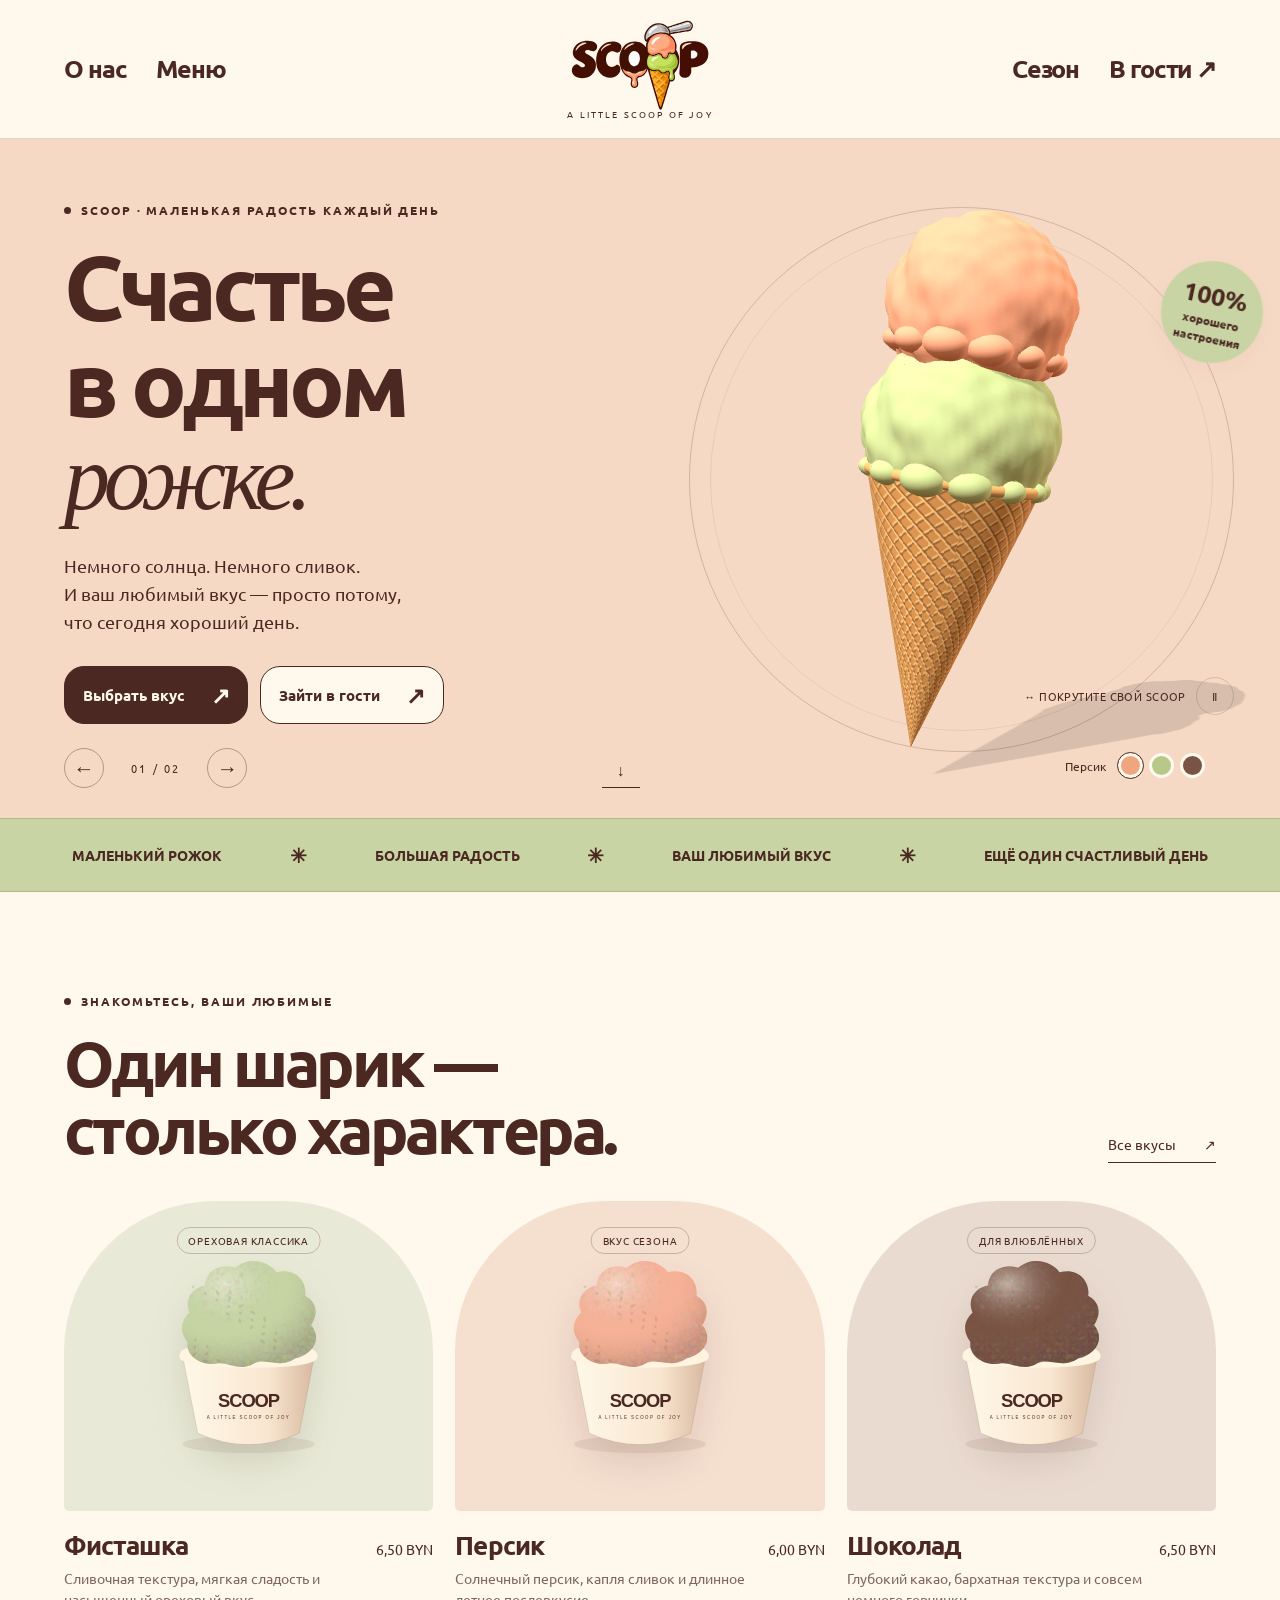
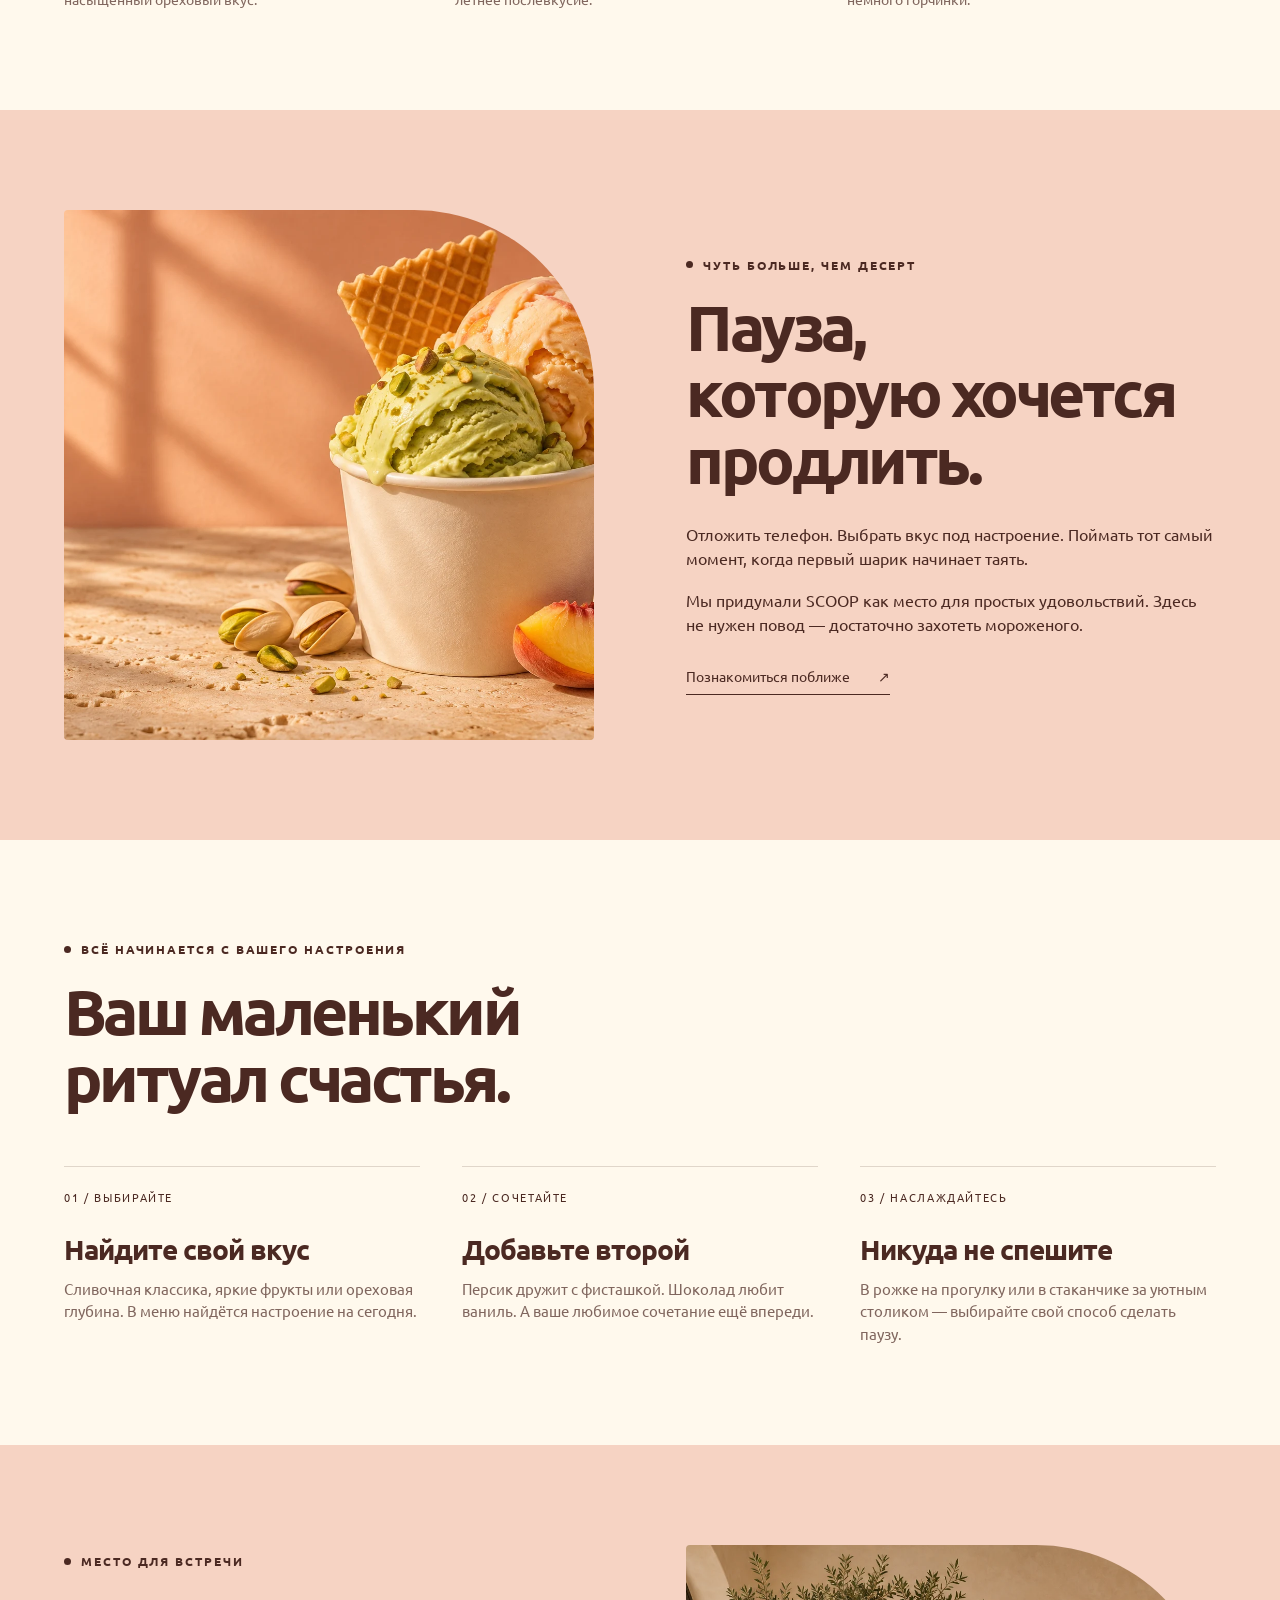
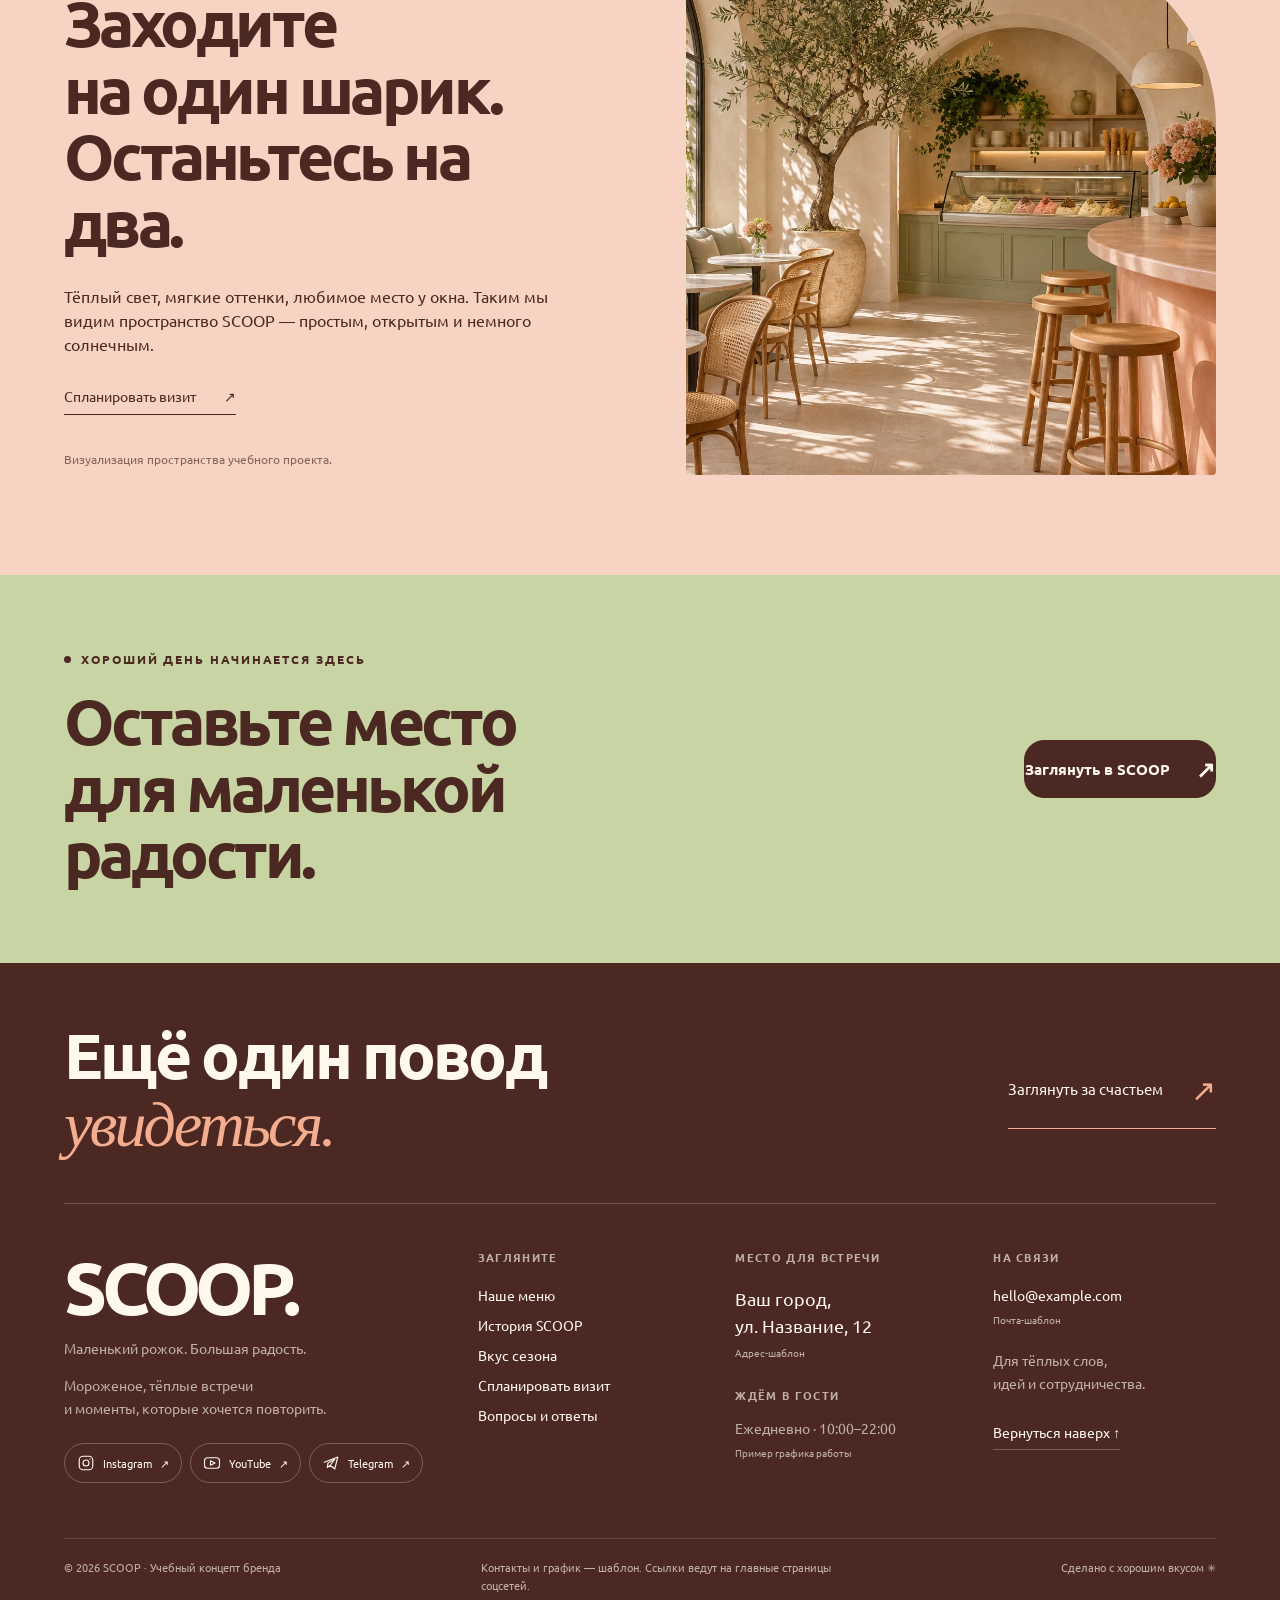
==== commit be04b26d: "Add branded footer with template address, opening hours, contact and social links" ====
--- a/index.html
+++ b/index.html
@@ -1 +1,10 @@
-<!doctype html><html lang="ru"><head><meta charset="utf-8"><meta name="viewport" content="width=device-width,initial-scale=1"><meta name="theme-color" content="#fff9ed"><title>SCOOP — счастье в одном рожке</title><meta name="description" content="SCOOP — концепт кафе-мороженого. Персик, фисташка и маленькие радости. Меню, история бренда и интерактивный 3D-рожок."><link rel="icon" type="image/svg+xml" href="assets/images/logo.svg"><link rel="stylesheet" href="styles.css?v=2"><link rel="preload" as="font" type="font/ttf" href="assets/fonts/Ubuntu-Bold.ttf" crossorigin><script src="app.js?v=2" defer></script></head><body class="" id="top"><a class="skip" href="#main">Перейти к содержимому</a><header class="site-header"><div class="wrap nav-shell"><nav class="nav-half" aria-label="Основная навигация"><a href="about.html">О нас</a><a href="menu.html">Меню</a></nav><a class="brand" href="index.html" aria-label="SCOOP — главная"><img src="assets/images/logo.svg" alt="SCOOP — логотип с рожком мороженого" width="150" height="96"><span>a little scoop of joy</span></a><nav class="nav-half" aria-label="Дополнительная навигация"><a href="season.html">Сезон</a><a href="visit.html">В гости ↗</a></nav><button class="mobile-toggle" aria-expanded="false" aria-label="Открыть навигацию">Меню ☰</button></div></header><main id="main"><section class="hero hero-in" aria-label="Первый слайд"><div class="wrap hero-inner"><div class="hero-copy"><div class="eyebrow">Scoop · Маленькая радость каждый день</div><h1>Счастье<br>в одном<br><span class="serif">рожке.</span></h1><p class="lead">Немного солнца. Немного сливок.<br>И ваш любимый вкус — просто потому,<br>что сегодня хороший день.</p><div class="buttons"><a class="btn dark" href="menu.html">Выбрать вкус <span class="arrow">↗</span></a><a class="btn light" href="visit.html">Зайти в гости <span class="arrow">↗</span></a></div></div><div class="hero-art"><div class="halo"></div><img class="hero-fallback" src="assets/images/logo.svg" alt="Фирменное мороженое SCOOP"><canvas id="scoop-canvas" tabindex="0" aria-label="3D-рожок. Перетаскивайте или используйте стрелки для вращения."></canvas><div class="sticker"><b>100%</b>хорошего<br>настроения</div><div class="model-hint"><span>↔ ПОКРУТИТЕ СВОЙ SCOOP</span><button id="pause-model" class="icon-btn" aria-label="Остановить вращение" aria-pressed="false">Ⅱ</button></div><div class="flavor-control"><span id="flavor-name">Персик</span><div class="swatches" aria-label="Вкус верхнего шарика"><button class="swatch" style="background:#f0a480" data-color="#f0a480" data-name="Персик" aria-label="Персик" aria-pressed="true"></button><button class="swatch" style="background:#b7c888" data-color="#b7c888" data-name="Фисташка" aria-label="Фисташка" aria-pressed="false"></button><button class="swatch" style="background:#795343" data-color="#795343" data-name="Шоколад" aria-label="Шоколад" aria-pressed="false"></button></div></div></div><div class="slide-control"><a href="season.html" aria-label="Предыдущий слайд">←</a><span class="count">01 / 02</span><a href="season.html" aria-label="Следующий слайд">→</a></div><a class="down-link" href="#favorites" aria-label="Перейти к любимым вкусам">↓</a></div></section><div class="ribbon" aria-label="Философия SCOOP"><span>МАЛЕНЬКИЙ РОЖОК</span><i>✳</i><span>БОЛЬШАЯ РАДОСТЬ</span><i>✳</i><span>ВАШ ЛЮБИМЫЙ ВКУС</span><i>✳</i><span>ЕЩЁ ОДИН СЧАСТЛИВЫЙ ДЕНЬ</span></div><section class="section" id="favorites"><div class="wrap"><div class="section-head"><div><div class="eyebrow">Знакомьтесь, ваши любимые</div><h2>Один шарик —<br>столько характера.</h2></div><a class="text-link" href="menu.html">Все вкусы <span>↗</span></a></div><div class="cards"><article class="flavor-card" data-type="milk nuts"><div class="flavor-image" style="--card:#e8ead7"><span class="tag">ореховая классика</span><img src="assets/images/pistachio.svg" alt="Фисташка — мороженое в фирменном стаканчике SCOOP" loading="lazy" width="360" height="340"></div><div class="card-heading"><h3>Фисташка</h3><span class="price">6,50 BYN</span></div><p>Сливочная текстура, мягкая сладость и насыщенный ореховый вкус.</p></article><article class="flavor-card" data-type="milk fruit"><div class="flavor-image" style="--card:#f5dfcf"><span class="tag">вкус сезона</span><img src="assets/images/peach.svg" alt="Персик — мороженое в фирменном стаканчике SCOOP" loading="lazy" width="360" height="340"></div><div class="card-heading"><h3>Персик</h3><span class="price">6,00 BYN</span></div><p>Солнечный персик, капля сливок и длинное летнее послевкусие.</p></article><article class="flavor-card" data-type="milk"><div class="flavor-image" style="--card:#eadbd0"><span class="tag">для влюблённых</span><img src="assets/images/chocolate.svg" alt="Шоколад — мороженое в фирменном стаканчике SCOOP" loading="lazy" width="360" height="340"></div><div class="card-heading"><h3>Шоколад</h3><span class="price">6,50 BYN</span></div><p>Глубокий какао, бархатная текстура и совсем немного горчинки.</p></article></div></div></section><section class="section peach-section"><div class="wrap split"><img class="split-image" src="assets/images/gelato-editorial.webp" alt="Персиковый и фисташковый шарики мороженого с вафлей" loading="lazy" width="1536" height="1024"><div class="split-copy"><div class="eyebrow">Чуть больше, чем десерт</div><h2>Пауза,<br>которую хочется<br>продлить.</h2><p>Отложить телефон. Выбрать вкус под настроение. Поймать тот самый момент, когда первый шарик начинает таять.</p><p>Мы придумали SCOOP как место для простых удовольствий. Здесь не нужен повод — достаточно захотеть мороженого.</p><a class="text-link" href="about.html">Познакомиться поближе <span>↗</span></a></div></div></section><section class="section"><div class="wrap"><div class="eyebrow">Всё начинается с вашего настроения</div><h2>Ваш маленький<br>ритуал счастья.</h2><div class="steps"><div class="step"><span class="number">01 / ВЫБИРАЙТЕ</span><h3>Найдите свой вкус</h3><p>Сливочная классика, яркие фрукты или ореховая глубина. В меню найдётся настроение на сегодня.</p></div><div class="step"><span class="number">02 / СОЧЕТАЙТЕ</span><h3>Добавьте второй</h3><p>Персик дружит с фисташкой. Шоколад любит ваниль. А ваше любимое сочетание ещё впереди.</p></div><div class="step"><span class="number">03 / НАСЛАЖДАЙТЕСЬ</span><h3>Никуда не спешите</h3><p>В рожке на прогулку или в стаканчике за уютным столиком — выбирайте свой способ сделать паузу.</p></div></div></div></section><section class="section peach-section"><div class="wrap split"><div class="split-copy"><div class="eyebrow">Место для встречи</div><h2>Заходите<br>на один шарик.<br>Останьтесь на два.</h2><p>Тёплый свет, мягкие оттенки, любимое место у окна. Таким мы видим пространство SCOOP — простым, открытым и немного солнечным.</p><a class="text-link" href="visit.html">Спланировать визит <span>↗</span></a><p class="note">Визуализация пространства учебного проекта.</p></div><img class="split-image" src="assets/images/interior.webp" alt="Концепт кафе SCOOP: персиковая стойка, светлые арки и фисташковые детали" loading="lazy" width="1536" height="1024"></div></section><section class="visit-banner"><div class="wrap"><div><div class="eyebrow">Хороший день начинается здесь</div><h2>Оставьте место<br>для маленькой радости.</h2></div><a class="btn dark" href="visit.html">Заглянуть в SCOOP <span class="arrow">↗</span></a></div></section></main><footer class="site-footer"><div class="wrap"><div class="footer-top"><div class="footer-brand"><a class="footer-word" href="index.html">SCOOP.</a><p>Маленький рожок. Большая радость.</p></div><div class="footer-col"><h3>Загляните</h3><a href="menu.html">Наше меню</a><a href="about.html">История SCOOP</a><a href="season.html">Вкус сезона</a></div><div class="footer-col"><h3>Останемся на связи</h3><a href="visit.html">Спланировать визит ↗</a><a href="visit.html#faq">Вопросы и ответы</a><a href="#top">Наверх ↑</a></div></div><div class="footer-bottom"><span>© 2026 SCOOP · Учебный концепт бренда</span><span>Вкусы, цены и пространство представлены для демонстрации.</span><span>Сделано с хорошим вкусом ✳</span></div></div></footer></body></html>+<!doctype html><html lang="ru"><head><meta charset="utf-8"><meta name="viewport" content="width=device-width,initial-scale=1"><meta name="theme-color" content="#fff9ed"><title>SCOOP — счастье в одном рожке</title><meta name="description" content="SCOOP — концепт кафе-мороженого. Персик, фисташка и маленькие радости. Меню, история бренда и интерактивный 3D-рожок."><link rel="icon" type="image/svg+xml" href="assets/images/logo.svg"><link rel="stylesheet" href="styles.css?v=3"><link rel="preload" as="font" type="font/ttf" href="assets/fonts/Ubuntu-Bold.ttf" crossorigin><script src="app.js?v=2" defer></script></head><body class="" id="top"><a class="skip" href="#main">Перейти к содержимому</a><header class="site-header"><div class="wrap nav-shell"><nav class="nav-half" aria-label="Основная навигация"><a href="about.html">О нас</a><a href="menu.html">Меню</a></nav><a class="brand" href="index.html" aria-label="SCOOP — главная"><img src="assets/images/logo.svg" alt="SCOOP — логотип с рожком мороженого" width="150" height="96"><span>a little scoop of joy</span></a><nav class="nav-half" aria-label="Дополнительная навигация"><a href="season.html">Сезон</a><a href="visit.html">В гости ↗</a></nav><button class="mobile-toggle" aria-expanded="false" aria-label="Открыть навигацию">Меню ☰</button></div></header><main id="main"><section class="hero hero-in" aria-label="Первый слайд"><div class="wrap hero-inner"><div class="hero-copy"><div class="eyebrow">Scoop · Маленькая радость каждый день</div><h1>Счастье<br>в одном<br><span class="serif">рожке.</span></h1><p class="lead">Немного солнца. Немного сливок.<br>И ваш любимый вкус — просто потому,<br>что сегодня хороший день.</p><div class="buttons"><a class="btn dark" href="menu.html">Выбрать вкус <span class="arrow">↗</span></a><a class="btn light" href="visit.html">Зайти в гости <span class="arrow">↗</span></a></div></div><div class="hero-art"><div class="halo"></div><img class="hero-fallback" src="assets/images/logo.svg" alt="Фирменное мороженое SCOOP"><canvas id="scoop-canvas" tabindex="0" aria-label="3D-рожок. Перетаскивайте или используйте стрелки для вращения."></canvas><div class="sticker"><b>100%</b>хорошего<br>настроения</div><div class="model-hint"><span>↔ ПОКРУТИТЕ СВОЙ SCOOP</span><button id="pause-model" class="icon-btn" aria-label="Остановить вращение" aria-pressed="false">Ⅱ</button></div><div class="flavor-control"><span id="flavor-name">Персик</span><div class="swatches" aria-label="Вкус верхнего шарика"><button class="swatch" style="background:#f0a480" data-color="#f0a480" data-name="Персик" aria-label="Персик" aria-pressed="true"></button><button class="swatch" style="background:#b7c888" data-color="#b7c888" data-name="Фисташка" aria-label="Фисташка" aria-pressed="false"></button><button class="swatch" style="background:#795343" data-color="#795343" data-name="Шоколад" aria-label="Шоколад" aria-pressed="false"></button></div></div></div><div class="slide-control"><a href="season.html" aria-label="Предыдущий слайд">←</a><span class="count">01 / 02</span><a href="season.html" aria-label="Следующий слайд">→</a></div><a class="down-link" href="#favorites" aria-label="Перейти к любимым вкусам">↓</a></div></section><div class="ribbon" aria-label="Философия SCOOP"><span>МАЛЕНЬКИЙ РОЖОК</span><i>✳</i><span>БОЛЬШАЯ РАДОСТЬ</span><i>✳</i><span>ВАШ ЛЮБИМЫЙ ВКУС</span><i>✳</i><span>ЕЩЁ ОДИН СЧАСТЛИВЫЙ ДЕНЬ</span></div><section class="section" id="favorites"><div class="wrap"><div class="section-head"><div><div class="eyebrow">Знакомьтесь, ваши любимые</div><h2>Один шарик —<br>столько характера.</h2></div><a class="text-link" href="menu.html">Все вкусы <span>↗</span></a></div><div class="cards"><article class="flavor-card" data-type="milk nuts"><div class="flavor-image" style="--card:#e8ead7"><span class="tag">ореховая классика</span><img src="assets/images/pistachio.svg" alt="Фисташка — мороженое в фирменном стаканчике SCOOP" loading="lazy" width="360" height="340"></div><div class="card-heading"><h3>Фисташка</h3><span class="price">6,50 BYN</span></div><p>Сливочная текстура, мягкая сладость и насыщенный ореховый вкус.</p></article><article class="flavor-card" data-type="milk fruit"><div class="flavor-image" style="--card:#f5dfcf"><span class="tag">вкус сезона</span><img src="assets/images/peach.svg" alt="Персик — мороженое в фирменном стаканчике SCOOP" loading="lazy" width="360" height="340"></div><div class="card-heading"><h3>Персик</h3><span class="price">6,00 BYN</span></div><p>Солнечный персик, капля сливок и длинное летнее послевкусие.</p></article><article class="flavor-card" data-type="milk"><div class="flavor-image" style="--card:#eadbd0"><span class="tag">для влюблённых</span><img src="assets/images/chocolate.svg" alt="Шоколад — мороженое в фирменном стаканчике SCOOP" loading="lazy" width="360" height="340"></div><div class="card-heading"><h3>Шоколад</h3><span class="price">6,50 BYN</span></div><p>Глубокий какао, бархатная текстура и совсем немного горчинки.</p></article></div></div></section><section class="section peach-section"><div class="wrap split"><img class="split-image" src="assets/images/gelato-editorial.webp" alt="Персиковый и фисташковый шарики мороженого с вафлей" loading="lazy" width="1536" height="1024"><div class="split-copy"><div class="eyebrow">Чуть больше, чем десерт</div><h2>Пауза,<br>которую хочется<br>продлить.</h2><p>Отложить телефон. Выбрать вкус под настроение. Поймать тот самый момент, когда первый шарик начинает таять.</p><p>Мы придумали SCOOP как место для простых удовольствий. Здесь не нужен повод — достаточно захотеть мороженого.</p><a class="text-link" href="about.html">Познакомиться поближе <span>↗</span></a></div></div></section><section class="section"><div class="wrap"><div class="eyebrow">Всё начинается с вашего настроения</div><h2>Ваш маленький<br>ритуал счастья.</h2><div class="steps"><div class="step"><span class="number">01 / ВЫБИРАЙТЕ</span><h3>Найдите свой вкус</h3><p>Сливочная классика, яркие фрукты или ореховая глубина. В меню найдётся настроение на сегодня.</p></div><div class="step"><span class="number">02 / СОЧЕТАЙТЕ</span><h3>Добавьте второй</h3><p>Персик дружит с фисташкой. Шоколад любит ваниль. А ваше любимое сочетание ещё впереди.</p></div><div class="step"><span class="number">03 / НАСЛАЖДАЙТЕСЬ</span><h3>Никуда не спешите</h3><p>В рожке на прогулку или в стаканчике за уютным столиком — выбирайте свой способ сделать паузу.</p></div></div></div></section><section class="section peach-section"><div class="wrap split"><div class="split-copy"><div class="eyebrow">Место для встречи</div><h2>Заходите<br>на один шарик.<br>Останьтесь на два.</h2><p>Тёплый свет, мягкие оттенки, любимое место у окна. Таким мы видим пространство SCOOP — простым, открытым и немного солнечным.</p><a class="text-link" href="visit.html">Спланировать визит <span>↗</span></a><p class="note">Визуализация пространства учебного проекта.</p></div><img class="split-image" src="assets/images/interior.webp" alt="Концепт кафе SCOOP: персиковая стойка, светлые арки и фисташковые детали" loading="lazy" width="1536" height="1024"></div></section><section class="visit-banner"><div class="wrap"><div><div class="eyebrow">Хороший день начинается здесь</div><h2>Оставьте место<br>для маленькой радости.</h2></div><a class="btn dark" href="visit.html">Заглянуть в SCOOP <span class="arrow">↗</span></a></div></section></main><footer class="site-footer" id="footer"><div class="wrap">
+<div class="footer-invite"><p>Ещё один повод<br><em>увидеться.</em></p><a class="footer-invite-link" href="visit.html">Заглянуть за счастьем <span aria-hidden="true">↗</span></a></div>
+<div class="footer-top">
+<div class="footer-brand"><a class="footer-word" href="index.html">SCOOP.</a><p>Маленький рожок. Большая радость.</p><p class="footer-brand-note">Мороженое, тёплые встречи<br>и моменты, которые хочется повторить.</p><div class="footer-socials" aria-label="Социальные сети"><a class="social-link" href="https://www.instagram.com/" target="_blank" rel="noopener noreferrer" aria-label="Instagram — демонстрационная ссылка, открывается в новой вкладке"><svg viewBox="0 0 24 24" fill="none" stroke="currentColor" stroke-width="1.5" stroke-linecap="round" stroke-linejoin="round" aria-hidden="true"><rect x="3" y="3" width="18" height="18" rx="5"/><circle cx="12" cy="12" r="4"/><circle cx="17.5" cy="6.5" r=".8" fill="currentColor" stroke="none"/></svg><span>Instagram</span><span aria-hidden="true">↗</span></a><a class="social-link" href="https://www.youtube.com/" target="_blank" rel="noopener noreferrer" aria-label="YouTube — демонстрационная ссылка, открывается в новой вкладке"><svg viewBox="0 0 24 24" fill="none" stroke="currentColor" stroke-width="1.5" stroke-linecap="round" stroke-linejoin="round" aria-hidden="true"><rect x="2" y="5" width="20" height="14" rx="4"/><path d="m10 9 6 3-6 3Z"/></svg><span>YouTube</span><span aria-hidden="true">↗</span></a><a class="social-link" href="https://telegram.org/" target="_blank" rel="noopener noreferrer" aria-label="Telegram — демонстрационная ссылка, открывается в новой вкладке"><svg viewBox="0 0 24 24" fill="none" stroke="currentColor" stroke-width="1.5" stroke-linecap="round" stroke-linejoin="round" aria-hidden="true"><path d="m3 11 18-7-4 16-6-5-4 3 1-6 9-5-6 8"/></svg><span>Telegram</span><span aria-hidden="true">↗</span></a></div></div>
+<div class="footer-col"><h3>Загляните</h3><a href="menu.html">Наше меню</a><a href="about.html">История SCOOP</a><a href="season.html">Вкус сезона</a><a href="visit.html">Спланировать визит</a><a href="visit.html#faq">Вопросы и ответы</a></div>
+<div class="footer-col footer-address"><h3>Место для встречи</h3><address>Ваш город,<br>ул. Название, 12</address><span class="footer-example">Адрес-шаблон</span><h3 class="footer-subtitle">Ждём в гости</h3><p>Ежедневно · 10:00–22:00</p><span class="footer-example">Пример графика работы</span></div>
+<div class="footer-col"><h3>На связи</h3><a href="mailto:hello@example.com">hello@example.com</a><span class="footer-example">Почта-шаблон</span><p class="footer-contact-note">Для тёплых слов,<br>идей и сотрудничества.</p><a class="footer-up" href="#top">Вернуться наверх ↑</a></div>
+</div>
+<div class="footer-bottom"><span>© 2026 SCOOP · Учебный концепт бренда</span><span>Контакты и график — шаблон. Ссылки ведут на главные страницы соцсетей.</span><span>Сделано с хорошим вкусом ✳</span></div>
+</div></footer></body></html>
--- a/styles.css
+++ b/styles.css
@@ -1,7 +1,7 @@
 @font-face{font-family:Ubuntu;font-display:swap;src:url('assets/fonts/Ubuntu-Regular.ttf')}@font-face{font-family:Ubuntu;font-display:swap;src:url('assets/fonts/Ubuntu-Bold.ttf');font-weight:700}
 :root{--cream:#fff9ed;--ink:#4b2922;--peach:#f5ad90;--pistachio:#c8d4a3;--line:#4b29222b;--pink:#f6d3c3;--max:1440px}*{box-sizing:border-box}html{scroll-behavior:smooth;scroll-padding-top:110px}body{margin:0;background:var(--cream);color:var(--ink);font-family:Ubuntu,Arial,sans-serif;font-size:16px;line-height:1.5}a{color:inherit;text-decoration:none}button,input,select{font:inherit;color:inherit}button,a,input,select{ -webkit-tap-highlight-color:transparent}button{cursor:pointer}button:disabled{cursor:default}button:focus-visible,a:focus-visible,input:focus-visible,select:focus-visible,canvas:focus-visible{outline:3px solid #7a4233;outline-offset:5px}button{border:0}img{max-width:100%;display:block}h1,h2,h3,p{margin:0}h1,h2,h3{font-weight:700;line-height:1.04;letter-spacing:-.055em}h1{font-size:clamp(62px,7.2vw,104px)}h2{font-size:clamp(43px,5vw,70px)}h3{font-size:29px;letter-spacing:-.035em}p{max-width:590px}.wrap{max-width:var(--max);margin:auto;padding:0 5%}.eyebrow{text-transform:uppercase;letter-spacing:.16em;font-size:12px;font-weight:700;display:flex;align-items:center;gap:10px;margin-bottom:20px}.eyebrow:before{content:'';width:7px;height:7px;border-radius:50%;background:currentColor}.muted{opacity:.67}.skip{position:fixed;top:-80px;left:20px;background:white;padding:12px;z-index:100}.skip:focus{top:5px}.site-header{height:139px;position:relative;z-index:10;border-bottom:1px solid var(--line);background:var(--cream)}.nav-shell{height:100%;display:grid;grid-template-columns:1fr 200px 1fr;align-items:center;gap:32px}.brand{display:flex;flex-direction:column;align-items:center;justify-content:center;align-self:stretch}.brand img{width:150px;height:96px;object-fit:contain}.brand span{font-size:9px;letter-spacing:.24em;text-transform:uppercase;margin-top:-5px}.nav-half{display:flex;gap:30px;align-items:center}.nav-half:nth-of-type(2){justify-content:flex-end}.nav-half a{font-weight:700;font-size:25px;letter-spacing:-.045em;white-space:nowrap}.nav-half a[aria-current=page]{text-decoration:underline;text-underline-offset:8px;text-decoration-thickness:2px}.nav-half a:hover{opacity:.65}.mobile-toggle{display:none}.hero{position:relative;overflow:hidden;background:#f6d9c4;min-height:660px}.hero-inner{min-height:660px;display:grid;grid-template-columns:1fr 1fr;align-items:center;position:relative}.hero-copy{padding:62px 0 94px;z-index:2}.hero h1 span{display:block}.hero h1 .serif{font-family:Georgia,serif;font-weight:400;font-style:italic;letter-spacing:-.07em}.hero .lead{margin-top:26px;max-width:400px;font-size:18px;line-height:1.55}.buttons{display:flex;gap:12px;margin-top:30px;flex-wrap:wrap}.btn{min-width:184px;height:58px;border-radius:20px;display:inline-flex;align-items:center;justify-content:center;gap:26px;font-weight:700;font-size:15px;border:1px solid var(--ink);transition:transform .2s,background .2s}.btn:hover{transform:translateY(-3px)}.btn.dark{background:var(--ink);color:var(--cream)}.btn.light{background:var(--cream)}.btn.pistachio{background:var(--pistachio)}.arrow{font-size:23px;line-height:1}.hero-art{position:absolute;width:56%;height:100%;right:-2%;top:0}.halo{position:absolute;top:10%;right:10%;width:76%;aspect-ratio:1;border:1px solid #4b292235;border-radius:50%}.halo:after{content:'';position:absolute;inset:20px;border:1px solid #4b292215;border-radius:50%}.hero-art canvas{position:absolute;inset:0;width:100%;height:100%;touch-action:pan-y;cursor:grab}.hero-art canvas:active{cursor:grabbing}.hero-fallback{position:absolute;inset:8% 4% 8%;width:92%;height:84%;object-fit:contain;mix-blend-mode:multiply}.hero-art.ready .hero-fallback{display:none}.sticker{position:absolute;right:6%;top:18%;width:102px;height:102px;border-radius:50%;display:grid;place-content:center;text-align:center;background:var(--pistachio);transform:rotate(12deg);font-size:12px;font-weight:700;line-height:1.4;box-shadow:0 8px 24px #4b292208;pointer-events:none}.sticker b{font-size:25px}.model-hint{position:absolute;bottom:103px;right:10%;display:flex;align-items:center;gap:10px;font-size:11px;letter-spacing:.04em}.icon-btn{width:38px;height:38px;background:transparent;border:1px solid var(--line);border-radius:50%;display:inline-grid;place-content:center}.flavor-control{position:absolute;bottom:40px;right:14%;display:flex;gap:12px;align-items:center;font-size:12px}.swatches{display:flex;gap:6px}.swatch{width:25px;height:25px;border:3px solid var(--cream);border-radius:50%;outline:1px solid transparent}.swatch[aria-pressed=true]{outline-color:var(--ink)}.slide-control{position:absolute;bottom:30px;left:5%;display:flex;align-items:center;gap:15px;font-size:12px}.slide-control a{width:40px;height:40px;border:1px solid #4b292260;border-radius:50%;display:grid;place-items:center;font-size:21px}.slide-control a:hover{background:var(--cream)}.slide-control .count{margin:0 12px;font-size:11px;letter-spacing:.2em}.down-link{position:absolute;bottom:30px;left:47%;width:38px;height:38px;display:grid;place-items:center;border-bottom:1px solid var(--ink)}.ribbon{display:flex;justify-content:space-around;align-items:center;gap:26px;overflow:hidden;background:var(--pistachio);padding:21px 4%;font-weight:700;font-size:14px;white-space:nowrap;border-block:1px solid var(--line)}.ribbon i{font-size:20px;font-style:normal}.section{padding:100px 0}.section-head{display:flex;align-items:flex-end;justify-content:space-between;gap:30px;margin-bottom:38px}.section-head h2{max-width:700px}.text-link{border-bottom:1px solid var(--ink);padding-bottom:7px;display:inline-flex;gap:28px;font-size:14px;white-space:nowrap}.cards{display:grid;grid-template-columns:repeat(3,1fr);gap:22px}.flavor-card{min-width:0}.flavor-image{height:310px;background:var(--card);position:relative;overflow:hidden;border-radius:150px 150px 5px 5px;display:grid;place-items:center;transition:transform .3s}.flavor-card:hover .flavor-image{transform:translateY(-5px)}.flavor-image img{height:250px;width:280px;object-fit:contain;filter:drop-shadow(0 18px 17px #4b292220)}.tag{position:absolute;left:20px;top:26px;border:1px solid #4b292240;border-radius:30px;padding:5px 11px;font-size:10px;letter-spacing:.08em;text-transform:uppercase}.card-heading{display:flex;justify-content:space-between;gap:16px;align-items:baseline;margin:20px 0 8px}.card-heading h3{font-size:26px}.price{font-size:14px;white-space:nowrap}.flavor-card p{font-size:14px;opacity:.7;max-width:320px}.split{display:grid;grid-template-columns:1fr 1fr;gap:8%;align-items:center}.split-image{width:100%;aspect-ratio:1;object-fit:cover;border-radius:4px 180px 4px 4px}.split-copy h2{margin-bottom:28px}.split-copy p+p{margin-top:18px}.split-copy .text-link{margin-top:30px}.peach-section{background:var(--pink)}.quote{font-family:Georgia,serif;font-weight:400;font-style:italic;font-size:clamp(40px,5vw,70px);letter-spacing:-.04em;max-width:1000px;text-align:center;line-height:1.15;margin:auto}.quote-footer{text-align:center;margin-top:28px;font-size:11px;letter-spacing:.2em;text-transform:uppercase}.steps{display:grid;grid-template-columns:repeat(3,1fr);gap:42px;margin-top:55px}.step{border-top:1px solid var(--line);padding-top:22px}.step .number{font-size:11px;letter-spacing:.15em;display:block;margin-bottom:28px}.step h3{font-size:28px;margin-bottom:15px}.step p{font-size:15px;opacity:.7}.visit-banner{padding:75px 0;background:var(--pistachio)}.visit-banner .wrap{display:flex;justify-content:space-between;align-items:center;gap:30px}.visit-banner h2{max-width:700px}.site-footer{padding:64px 0 22px;background:var(--ink);color:var(--cream)}.footer-top{display:grid;grid-template-columns:2fr 1fr 1fr;gap:40px;padding-bottom:55px}.footer-word{font-size:74px;font-weight:700;letter-spacing:-.07em;line-height:1}.footer-top p{font-size:14px;opacity:.65;margin-top:15px}.footer-col h3{font:700 11px Ubuntu;letter-spacing:.12em;text-transform:uppercase;margin-bottom:20px;opacity:.65}.footer-col a{display:block;margin-top:9px;font-size:14px}.footer-bottom{border-top:1px solid #fff9ed35;padding-top:20px;font-size:11px;display:flex;gap:25px;justify-content:space-between;opacity:.65}.page-intro{padding:70px 0 58px;background:var(--pink)}.page-intro h1{font-size:clamp(54px,7vw,92px)}.page-intro p{font-size:18px;margin-top:24px}.filter-row{display:flex;gap:10px;flex-wrap:wrap;margin-bottom:34px}.filter{border:1px solid var(--line);border-radius:40px;padding:11px 21px;background:transparent;font-size:13px}.filter[aria-pressed=true]{background:var(--ink);color:var(--cream)}.menu-grid{row-gap:45px}.note{font-size:12px;opacity:.65;margin-top:35px;max-width:850px}.detail-toggle{margin-top:12px;border-bottom:1px solid var(--line);background:none;padding:0 0 4px;font-size:12px}.detail{font-size:12px;margin-top:12px;padding:14px;border:1px solid var(--line);border-radius:12px}.detail[hidden],.flavor-card[hidden]{display:none}.wide-photo{width:100%;max-height:640px;object-fit:cover}.values{display:grid;grid-template-columns:repeat(3,1fr);gap:32px;margin-top:45px}.value{padding:30px;border:1px solid var(--line);border-radius:4px}.value h3{margin:20px 0;font-size:27px}.value p{font-size:14px;opacity:.75}.visit-grid{display:grid;grid-template-columns:1fr 1fr;gap:60px;align-items:start}.visit-grid img{border-radius:180px 180px 4px 4px;aspect-ratio:1;object-fit:cover}.visit-grid h2{font-size:48px;margin-bottom:24px}.visit-form{background:#f4eedf;border-radius:4px;padding:30px}.fields{display:grid;grid-template-columns:1fr 1fr;gap:18px}.field{display:flex;flex-direction:column;gap:8px;font-size:12px}.field input,.field select{width:100%;padding:13px 10px;background:var(--cream);border:1px solid var(--line);border-radius:8px;min-width:0}.field.full{grid-column:1/-1}.visit-form .btn{width:100%;margin-top:22px}.form-message{padding:15px;margin-top:20px;border:1px solid #4b292250;background:var(--pistachio);font-size:14px;border-radius:8px}.form-message:empty{display:none}.faq{max-width:900px;margin:45px auto 0}.faq details{border-top:1px solid var(--line);padding:22px 0}.faq summary{font-size:21px;cursor:pointer}.faq p{font-size:15px;margin-top:18px;opacity:.75}.season .hero{background:#dce3bd}.season .sticker{background:var(--peach)}.season .hero-fallback{object-fit:cover;border-radius:220px}.season .hero-art{right:0}.season .hero-art:after{content:'';position:absolute;inset:0;background:linear-gradient(90deg,#dce3bd,transparent 30%);pointer-events:none}.season-photo{width:90%;height:84%;position:absolute;top:5%;right:0;object-fit:cover;border-radius:250px 250px 6px 6px}.season .hero-copy{max-width:640px}.season .model-hint,.season .flavor-control{display:none}.logo-large{width:65%;margin:auto}.reduce-note{font-size:10px;opacity:.6}.social-stamp{display:flex;align-items:center;gap:8px;letter-spacing:.1em;text-transform:uppercase;font-size:10px}.social-stamp:before{content:'✳';font-size:28px}.toast{position:fixed;bottom:25px;left:50%;transform:translateX(-50%);padding:15px 24px;background:var(--ink);color:var(--cream);border-radius:20px;z-index:99}.hero-in{animation:slideIn .3s ease-in}@keyframes slideIn{from{opacity:.65}to{opacity:1}}
 @media(min-width:1500px){.hero-art{right:0}.hero-inner{min-height:740px}.hero{min-height:740px}}
-@media(max-width:1100px){.nav-shell{grid-template-columns:1fr 170px 1fr;gap:15px}.nav-half{gap:20px}.nav-half a{font-size:19px}.hero h1{font-size:76px}.hero-art{right:-6%;width:62%}.hero .lead{max-width:340px}.flavor-image{height:260px}.flavor-image img{height:220px}.hero-inner,.hero{min-height:650px}.model-hint{right:12%}}
+@media(max-width:1100px){.nav-shell{grid-template-columns:1fr 170px 1fr;gap:15px}.nav-half{gap:20px}.nav-half a{font-size:19px}.hero h1{font-size:76px}.hero-art{right:0;width:56%}.hero .lead{max-width:340px}.flavor-image{height:260px}.flavor-image img{height:220px}.hero-inner,.hero{min-height:650px}.model-hint{right:12%}}
 @media(max-width:760px){.wrap{padding:0 6%}.site-header{height:96px}.nav-shell{display:flex;justify-content:space-between}.brand{align-items:flex-start}.brand img{width:112px;height:73px}.brand span{font-size:7px;margin-left:12px;margin-top:-5px}.mobile-toggle{display:block;background:transparent;border:1px solid var(--line);border-radius:18px;padding:10px 15px;font-size:14px}.nav-half{display:none;position:absolute;left:0;right:0;top:96px;background:var(--cream);padding:20px 6%;flex-direction:column;align-items:flex-start;gap:18px}.nav-half:nth-of-type(2){top:208px;padding-bottom:25px}.site-header.open .nav-half{display:flex}.nav-half a{font-size:22px}.hero-inner{display:flex;flex-direction:column;min-height:990px;align-items:stretch}.hero-copy{padding:40px 0 0}.hero h1{font-size:69px;max-width:430px}.hero .lead{font-size:16px;max-width:360px;margin-top:22px}.hero-art{top:415px;right:0;width:100%;height:500px}.hero-art .halo{top:8%;width:72%;right:14%}.sticker{top:14%;right:7%;height:80px;width:80px;font-size:10px}.sticker b{font-size:20px}.buttons{gap:10px;margin-top:25px}.btn{min-width:0;flex:1;max-width:220px;padding:0 18px;gap:20px;height:56px;font-size:14px}.model-hint{bottom:40px;right:12%;font-size:10px}.flavor-control{bottom:0;right:17%;font-size:11px}.slide-control{bottom:23px;left:6%}.down-link{left:auto;right:6%;bottom:23px}.ribbon{justify-content:flex-start;font-size:12px;padding:15px 6%;gap:26px}.section{padding:65px 0}.section-head{align-items:flex-start;flex-direction:column;gap:22px}.cards{grid-template-columns:1fr;gap:38px}.flavor-image{height:340px;border-radius:180px 180px 5px 5px}.flavor-image img{height:290px}.card-heading h3{font-size:29px}.split{grid-template-columns:1fr;gap:36px}.split-image{aspect-ratio:1.1;border-top-right-radius:140px}.split-copy h2{font-size:44px}.steps,.values{grid-template-columns:1fr;gap:25px}.step .number{margin-bottom:14px}.visit-banner .wrap{align-items:flex-start;flex-direction:column}.visit-banner h2{font-size:43px}.visit-banner .btn{flex:auto;min-width:190px}.footer-top{grid-template-columns:1fr 1fr;gap:35px}.footer-brand{grid-column:1/-1}.footer-bottom{flex-direction:column;gap:8px}.page-intro{padding:47px 0}.page-intro p{font-size:16px}.visit-grid{grid-template-columns:1fr;gap:40px}.visit-form{padding:22px}.visit-form .btn{max-width:none}.visit-grid h2{font-size:40px}.fields{gap:12px}.filter-row{gap:7px}.filter{padding:9px 15px}.season-photo{height:80%;width:88%;right:6%}.season .hero-art:after{display:none}.season .hero-inner{min-height:990px}.season .hero-copy{z-index:2}.season .hero h1{font-size:64px}.quote{font-size:42px}.faq summary{font-size:19px}.value{padding:26px}}
 @media(prefers-reduced-motion:reduce){html{scroll-behavior:auto}*,*:before,*:after{animation:none!important;transition:none!important}}
 .tag{left:50%;transform:translateX(-50%);white-space:nowrap}
@@ -11,7 +11,7 @@
 /* Layout refinements after responsive QA. */
 [hidden]{display:none!important}
 .nav-shell>*,.split>*,.visit-grid>*,.steps>*,.values>*{min-width:0}
-@media(min-width:761px) and (max-width:1000px){.cards{grid-template-columns:repeat(2,minmax(0,1fr))}.visit-grid{gap:30px}.visit-grid h2{font-size:40px}.values{gap:15px}.value{padding:20px}.hero-art{width:55%;right:-4%}.hero h1{font-size:clamp(60px,8vw,76px)}}
+@media(min-width:761px) and (max-width:1000px){.cards{grid-template-columns:repeat(2,minmax(0,1fr))}.visit-grid{gap:30px}.visit-grid h2{font-size:40px}.values{gap:15px}.value{padding:20px}.hero-art{width:55%;right:0}.hero h1{font-size:clamp(60px,8vw,76px)}}
 @media(max-width:760px){
  .site-header.open{height:auto}.nav-shell{display:grid;grid-template-columns:1fr auto;gap:0}.brand{grid-column:1;grid-row:1;min-height:96px}.mobile-toggle{grid-column:2;grid-row:1}
  .nav-half,.nav-half:nth-of-type(2){position:static;grid-column:1/-1;padding:10px 0 18px;gap:20px;flex-direction:row;flex-wrap:wrap;justify-content:flex-start;align-items:center}.nav-half:first-of-type{grid-row:2}.nav-half:nth-of-type(2){grid-row:3}
@@ -20,3 +20,9 @@
  .fields{grid-template-columns:1fr}.field.full{grid-column:auto}.flavor-image img{width:90%}.page-intro h1{overflow-wrap:break-word}.hero .lead{max-width:none}
 }
 .surprise-row{display:flex;align-items:center;flex-wrap:wrap;gap:12px 24px;margin:-10px 0 34px}.surprise-button{background:var(--pistachio);border:1px solid var(--line);border-radius:20px;padding:12px 20px;font-size:14px;font-weight:700}.surprise-result{font-size:14px;flex:1;min-width:200px}.flavor-card.is-picked .flavor-image{outline:3px solid var(--ink);outline-offset:5px}.flavor-card{scroll-margin-top:30px}
+
+/* Contact footer */
+.site-footer{padding-top:58px}.footer-invite{display:flex;justify-content:space-between;align-items:center;gap:28px;padding-bottom:45px;margin-bottom:45px;border-bottom:1px solid #fff9ed35}.footer-invite p{font-weight:700;font-size:clamp(40px,5vw,68px);line-height:1.05;letter-spacing:-.045em}.footer-invite em{font-family:Georgia,serif;font-weight:400;color:var(--peach)}.footer-invite-link{display:inline-flex;align-items:center;gap:28px;padding:16px 0;border-bottom:1px solid var(--peach);font-size:15px}.footer-invite-link span{font-size:30px;color:var(--peach)}.footer-top{grid-template-columns:minmax(0,1.7fr) repeat(3,minmax(0,1fr));gap:35px}.footer-top>*{min-width:0}.footer-brand-note{line-height:1.6}.footer-socials{display:flex;flex-wrap:wrap;gap:8px;margin-top:24px}.social-link{display:flex;align-items:center;gap:8px;border:1px solid #fff9ed40;border-radius:30px;padding:10px 12px;font-size:11px;transition:background .2s,color .2s}.social-link svg{width:18px;height:18px;flex:none}.social-link:hover{background:var(--cream);color:var(--ink)}.footer-col address{font-style:normal;font-size:18px;line-height:1.5}.footer-col .footer-subtitle{margin-top:27px;margin-bottom:10px}.footer-example{display:block;font-size:10px;opacity:.65;margin-top:6px}.footer-col .footer-contact-note{margin-top:22px;line-height:1.6}.footer-col a{overflow-wrap:anywhere}.footer-col .footer-up{display:inline-block;margin-top:28px;border-bottom:1px solid #fff9ed40;padding-bottom:6px}.footer-bottom{line-height:1.6}.footer-bottom span:nth-child(2){max-width:380px}.site-footer :focus-visible{outline-color:var(--peach)}
+@media(max-width:1100px){.footer-top{grid-template-columns:repeat(2,minmax(0,1fr));gap:36px}.footer-brand{grid-column:auto}}
+@media(max-width:600px){.site-footer{padding-top:40px}.footer-invite{align-items:flex-start;flex-direction:column;margin-bottom:34px;padding-bottom:32px}.footer-invite-link{font-size:14px}.footer-top{grid-template-columns:1fr 1fr;gap:32px 20px}.footer-brand{grid-column:1/-1}.footer-word{font-size:66px}.footer-col address{font-size:16px}.footer-col h3{font-size:10px;letter-spacing:.08em}.footer-top p{font-size:13px}.footer-bottom{gap:12px}.footer-socials{gap:7px}.social-link{padding:10px;font-size:10px}}
+@media(max-width:360px){.footer-top{grid-template-columns:1fr}.footer-brand{grid-column:auto}}
